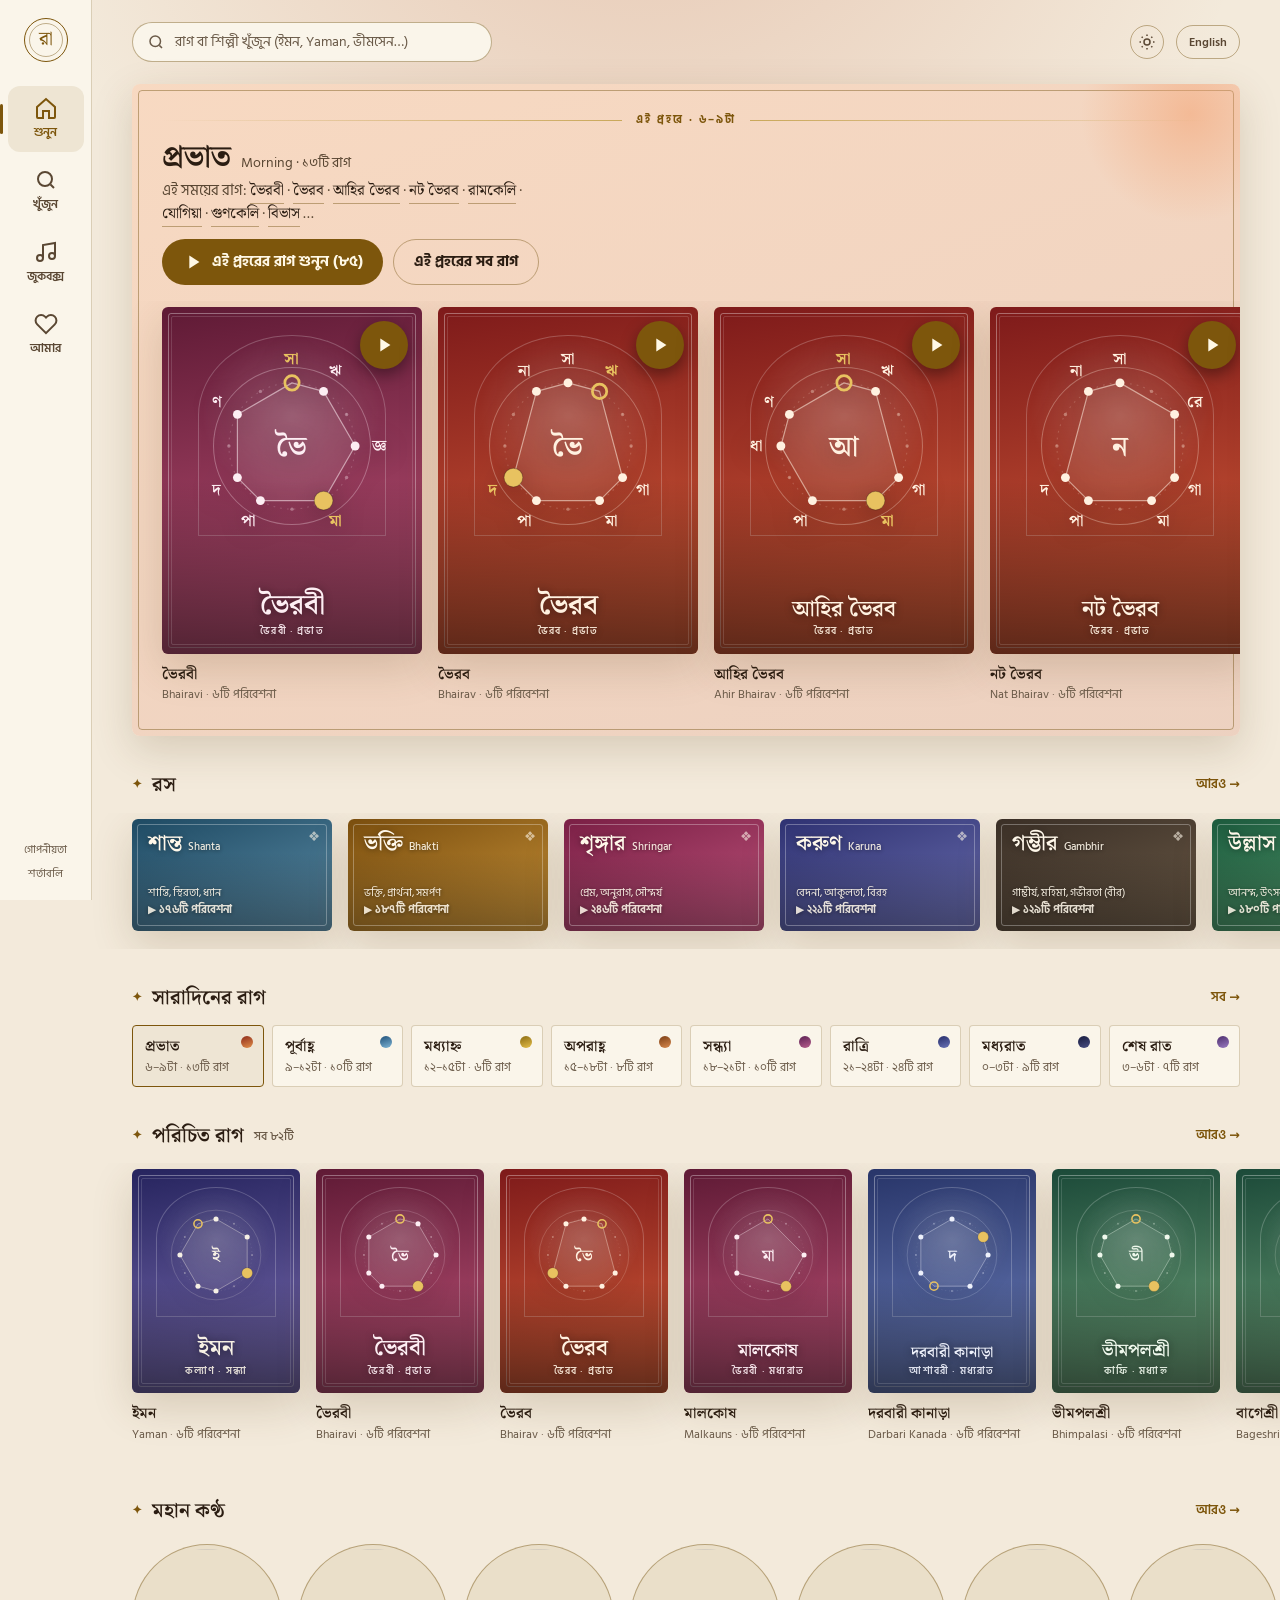
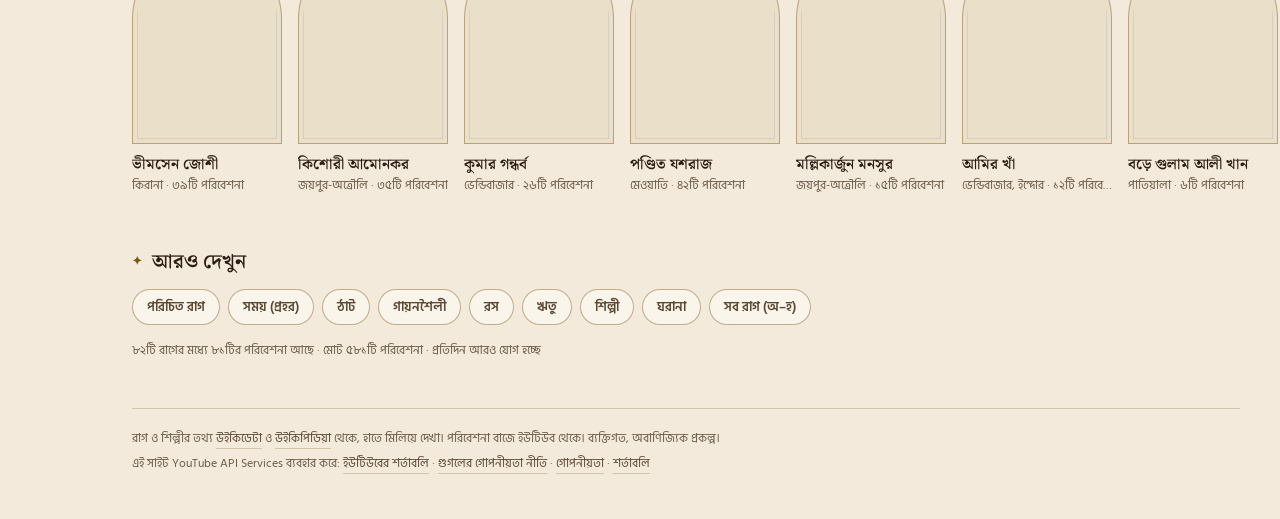
==== docs/index.html @ c75ec2c9 "Redesign: "Chitra" ragamala look with time-of-day home hero - New UI (design C, built with Claude Fa" ====
<!doctype html>
<html lang="bn" data-theme="dark">
<head>
<meta charset="utf-8">
<meta name="viewport" content="width=device-width, initial-scale=1, viewport-fit=cover">
<title>রাগমালা · Raagmala</title>
<meta name="description" content="রাগমালা Raagmala: হিন্দুস্তানি শাস্ত্রীয় কণ্ঠসংগীত, রাগ ও শিল্পী অনুযায়ী — Hindustani classical vocal music by raag and artist: khayal, dhrupad, thumri, with raag facts, the best YouTube performances and a jukebox for the time of day.">
<meta name="color-scheme" content="dark light">
<meta name="theme-color" content="#17121b">
<script>
  // Theme and language before the first paint: remembered choices, otherwise the system scheme and Bengali.
  (function () {
    var h = document.documentElement, th = null, lg = null;
    try { th = localStorage.getItem("raagmala.theme"); lg = localStorage.getItem("raagmala.lang"); } catch (e) { /* storage unavailable */ }
    if (th !== "light" && th !== "dark") th = (window.matchMedia && matchMedia("(prefers-color-scheme: light)").matches) ? "light" : "dark";
    h.dataset.theme = th;
    if (lg === "en" || lg === "bn") h.lang = lg;
  })();
</script>
<link rel="preconnect" href="https://fonts.googleapis.com">
<link rel="preconnect" href="https://fonts.gstatic.com" crossorigin>
<link rel="stylesheet" href="https://fonts.googleapis.com/css2?family=Noto+Serif+Bengali:wght@400;500;600;700&family=Hind+Siliguri:wght@400;500;600;700&display=swap">
<link rel="stylesheet" href="style.css">
</head>
<body data-screen="home">
<div class="app">
  <nav class="rail" aria-label="Main">
    <div class="seal" aria-hidden="true">রা</div>
    <a class="nav" href="#/" data-nav="home"><svg viewBox="0 0 24 24" fill="none" stroke="currentColor" stroke-width="2" aria-hidden="true"><path d="M3 11l9-8 9 8v10a1 1 0 0 1-1 1h-5v-7h-6v7H4a1 1 0 0 1-1-1z"/></svg><span data-i18n="navListen"></span></a>
    <a class="nav" href="#/browse/raags" data-nav="browse"><svg viewBox="0 0 24 24" fill="none" stroke="currentColor" stroke-width="2" aria-hidden="true"><circle cx="11" cy="11" r="7"/><path d="M20 20l-3.5-3.5"/></svg><span data-i18n="navBrowse"></span></a>
    <a class="nav" href="#/jukebox" data-nav="jukebox"><svg viewBox="0 0 24 24" fill="none" stroke="currentColor" stroke-width="2" aria-hidden="true"><path d="M9 18V5l12-2v13"/><circle cx="6" cy="18" r="3"/><circle cx="18" cy="16" r="3"/></svg><span data-i18n="navJukebox"></span></a>
    <a class="nav" href="#/mine" data-nav="mine"><svg viewBox="0 0 24 24" fill="none" stroke="currentColor" stroke-width="2" aria-hidden="true"><path d="M20.8 4.6a5.5 5.5 0 0 0-7.8 0L12 5.6l-1-1a5.5 5.5 0 0 0-7.8 7.8l8.8 8.8 8.8-8.8a5.5 5.5 0 0 0 0-7.8z"/></svg><span data-i18n="navMine"></span></a>
    <div class="foot">
      <a href="privacy.html" data-i18n="privacy"></a>
      <a href="terms.html" data-i18n="terms"></a>
    </div>
  </nav>

  <main>
    <div class="top">
      <a class="brand" href="#/"><span class="seal" aria-hidden="true">রা</span>রাগমালা <small>Raagmala</small></a>
      <a class="searchbar" href="#/browse/raags" data-focus-search><svg viewBox="0 0 24 24" fill="none" stroke="currentColor" stroke-width="2" aria-hidden="true"><circle cx="11" cy="11" r="7"/><path d="M20 20l-3.5-3.5"/></svg><span data-i18n="searchPh"></span></a>
      <div class="spacer"></div>
      <button class="pill icon theme-toggle" type="button" data-i18n-aria="themeToggle">
        <svg class="moon" viewBox="0 0 24 24" fill="none" stroke="currentColor" stroke-width="2" aria-hidden="true"><path d="M21 12.8A9 9 0 1 1 11.2 3a7 7 0 0 0 9.8 9.8z"/></svg>
        <svg class="sun" viewBox="0 0 24 24" fill="none" stroke="currentColor" stroke-width="2" aria-hidden="true"><circle cx="12" cy="12" r="4"/><path d="M12 2v2M12 20v2M4.9 4.9l1.4 1.4M17.7 17.7l1.4 1.4M2 12h2M20 12h2M4.9 19.1l1.4-1.4M17.7 6.3l1.4-1.4"/></svg>
      </button>
      <button class="pill lang-switch" type="button" id="lang-switch"></button>
      <span class="account" id="account" hidden></span>
    </div>

    <div id="view" tabindex="-1">
      <div class="loading"><div class="seal" aria-hidden="true">রা</div><p data-i18n="loading"></p></div>
    </div>

    <!-- The jukebox stays in the page on every route (moved off-screen when not shown) so playback continues. -->
    <section id="jb-screen" class="np offstage" aria-hidden="true" data-i18n-aria="navJukebox">
      <div class="np-main">
        <div class="stage">
          <div class="video jb-player">
            <div id="yt-player"></div>
            <div class="jb-empty" id="jb-empty">
              <div class="ic" aria-hidden="true">❖</div>
              <p id="jb-empty-msg"></p>
              <button class="btn sm" type="button" id="jb-empty-play"></button>
              <button class="btn ghost sm" type="button" id="jb-empty-clear" hidden></button>
            </div>
          </div>
          <div class="side-paint" id="jb-paint"></div>
        </div>
        <div id="jb-now"></div>
        <div class="seek">
          <span id="jb-cur">0:00</span>
          <input type="range" id="jb-seek" min="0" max="1000" value="0" step="1" data-i18n-aria="seekAria" disabled>
          <span id="jb-dur">–:––</span>
        </div>
        <div class="ctls">
          <button id="jb-like" class="side" type="button" disabled aria-pressed="false" data-i18n-aria="likeBtnAria" data-i18n-title="likeTitle">
            <svg class="h-off" viewBox="0 0 24 24" fill="none" stroke="currentColor" stroke-width="2" aria-hidden="true"><path d="M20.8 4.6a5.5 5.5 0 0 0-7.8 0L12 5.6l-1-1a5.5 5.5 0 0 0-7.8 7.8l8.8 8.8 8.8-8.8a5.5 5.5 0 0 0 0-7.8z"/></svg>
          </button>
          <button id="jb-prev" type="button" disabled data-i18n-aria="prevAria"><svg viewBox="0 0 24 24" fill="currentColor" aria-hidden="true"><path d="M6 6h2v12H6zm3.5 6 8.5 6V6z"/></svg></button>
          <button id="jb-play" class="big" type="button" data-playing="false" data-i18n-aria="play">
            <svg class="playi" viewBox="0 0 24 24" fill="currentColor" aria-hidden="true"><path d="M8 5v14l11-7z"/></svg>
            <svg class="pause" viewBox="0 0 24 24" fill="currentColor" aria-hidden="true"><path d="M6 5h4v14H6zM14 5h4v14h-4z"/></svg>
          </button>
          <button id="jb-skip" type="button" disabled data-i18n-aria="nextAria"><svg viewBox="0 0 24 24" fill="currentColor" aria-hidden="true"><path d="M16 6h2v12h-2zM6 18l8.5-6L6 6z"/></svg></button>
          <button id="jb-never" class="side" type="button" disabled data-i18n-aria="never" data-i18n-title="neverTitle"><svg viewBox="0 0 24 24" fill="none" stroke="currentColor" stroke-width="2" aria-hidden="true"><circle cx="12" cy="12" r="9"/><path d="M5.6 5.6l12.8 12.8"/></svg></button>
        </div>
        <div id="jb-notes"></div>
      </div>
      <div class="queue">
        <div class="qh">
          <h2 data-i18n="playlistHead"></h2>
          <span class="cnt" id="jb-count"></span>
          <button class="btn ghost sm fbtn" type="button" id="jb-edit" aria-expanded="false" aria-controls="sheet">
            <svg viewBox="0 0 24 24" fill="none" stroke="currentColor" stroke-width="2" aria-hidden="true"><path d="M3 5h18M6 12h12M10 19h4"/></svg><span data-i18n="filters"></span>
          </button>
        </div>
        <div class="active" id="jb-active"></div>
        <p class="upnext" id="jb-next"></p>
        <div id="jb-queue"></div>
      </div>
    </section>

    <footer class="legal">
      <p data-i18n-html="footer1"></p>
      <p data-i18n-html="footer2"></p>
    </footer>
  </main>
</div>

<div class="mini" id="mini" hidden role="region" data-i18n-aria="nowPlaying">
  <div class="bar top"><i id="mini-bar"></i></div>
  <img class="thumb" id="mini-thumb" src="" alt="">
  <a class="meta" id="mini-title" href="#/jukebox"><b id="mini-main"></b><span id="mini-sub"></span></a>
  <div class="mid">
    <div class="ctl">
      <button class="hide-s" type="button" id="mini-prev" data-i18n-aria="prevAria"><svg viewBox="0 0 24 24" fill="currentColor" aria-hidden="true"><path d="M6 6h2v12H6zm3.5 6 8.5 6V6z"/></svg></button>
      <button class="big" type="button" id="mini-play" data-playing="false" data-i18n-aria="miniPlay">
        <svg class="playi" viewBox="0 0 24 24" fill="currentColor" aria-hidden="true"><path d="M8 5v14l11-7z"/></svg>
        <svg class="pause" viewBox="0 0 24 24" fill="currentColor" aria-hidden="true" hidden><path d="M6 5h4v14H6zM14 5h4v14h-4z"/></svg>
      </button>
      <button type="button" id="mini-skip" data-i18n-aria="nextAria"><svg viewBox="0 0 24 24" fill="currentColor" aria-hidden="true"><path d="M16 6h2v12h-2zM6 18l8.5-6L6 6z"/></svg></button>
    </div>
    <div class="prog hide-s"><span id="mini-cur">0:00</span><div class="bar"><i id="mini-prog"></i></div><span id="mini-dur">–:––</span></div>
  </div>
  <button class="hide-s likeb" type="button" id="mini-like" aria-pressed="false" data-i18n-aria="miniLike"><svg viewBox="0 0 24 24" fill="none" stroke="currentColor" stroke-width="2" aria-hidden="true"><path d="M20.8 4.6a5.5 5.5 0 0 0-7.8 0L12 5.6l-1-1a5.5 5.5 0 0 0-7.8 7.8l8.8 8.8 8.8-8.8a5.5 5.5 0 0 0 0-7.8z"/></svg></button>
</div>

<nav class="tabs" aria-label="Main">
  <a href="#/" data-nav="home"><svg viewBox="0 0 24 24" fill="none" stroke="currentColor" stroke-width="2" aria-hidden="true"><path d="M3 11l9-8 9 8v10a1 1 0 0 1-1 1h-5v-7h-6v7H4a1 1 0 0 1-1-1z"/></svg><span data-i18n="navListen"></span></a>
  <a href="#/browse/raags" data-nav="browse"><svg viewBox="0 0 24 24" fill="none" stroke="currentColor" stroke-width="2" aria-hidden="true"><circle cx="11" cy="11" r="7"/><path d="M20 20l-3.5-3.5"/></svg><span data-i18n="navBrowse"></span></a>
  <a href="#/jukebox" data-nav="jukebox"><svg viewBox="0 0 24 24" fill="none" stroke="currentColor" stroke-width="2" aria-hidden="true"><path d="M9 18V5l12-2v13"/><circle cx="6" cy="18" r="3"/><circle cx="18" cy="16" r="3"/></svg><span data-i18n="navJukebox"></span></a>
  <a href="#/mine" data-nav="mine"><svg viewBox="0 0 24 24" fill="none" stroke="currentColor" stroke-width="2" aria-hidden="true"><path d="M20.8 4.6a5.5 5.5 0 0 0-7.8 0L12 5.6l-1-1a5.5 5.5 0 0 0-7.8 7.8l8.8 8.8 8.8-8.8a5.5 5.5 0 0 0 0-7.8z"/></svg><span data-i18n="navMine"></span></a>
</nav>

<div class="sheet-bg" id="sheet-bg"></div>
<div class="sheet" id="sheet" role="dialog" aria-modal="true" aria-labelledby="sheet-title" aria-hidden="true">
  <div class="handle" aria-hidden="true"></div>
  <h3><span id="sheet-title" data-i18n="filters"></span><span class="cnt" id="sheet-count"></span><button type="button" id="sheet-close" data-i18n="done"></button></h3>
  <div id="jb-filters"></div>
  <div class="foot"><button class="btn ghost sm" type="button" id="sheet-clear" data-i18n="clearAll"></button><button class="btn sm" type="button" id="sheet-done" data-i18n="done"></button></div>
</div>
<div class="toast" id="toast" role="status" aria-live="polite"></div>

<dialog class="dlg" id="resume" aria-labelledby="resume-title">
  <h2 id="resume-title"></h2>
  <p id="resume-text"></p>
  <div class="dlg-btns"><button class="btn sm" type="button" id="resume-yes"></button><button class="btn ghost sm" type="button" id="resume-no"></button></div>
</dialog>
<dialog class="dlg" id="ask" aria-labelledby="ask-title">
  <h2 id="ask-title"></h2>
  <p id="ask-text"></p>
  <div class="dlg-btns"><button class="btn sm" type="button" id="ask-yes"></button><button class="btn ghost sm" type="button" id="ask-no"></button></div>
</dialog>

<script src="app.js"></script>
<script type="module" src="sync.js"></script>
</body>
</html>
---- docs/style.css ----
/* রাগমালা Raagmala — concept C · চিত্র Chitra: ragamala miniatures, lacquer and gold by default,
   parchment in the light theme. The home hero takes its tint from the current prahar (concept B). */
:root{
  --bg:#17121b; --bg2:#1f1824; --bg3:#2a2131; --bg4:#362b3e;
  --fg:#f3e9d6; --fg2:#cdbfa8; --fg3:#a79b85;
  --gold:#d9b254; --gold-ink:#2a1d05; --gold-dim:#8f7330; --verm:#e0634a;
  --line:rgba(217,178,84,.22); --line2:rgba(217,178,84,.4);
  --shadow:0 14px 40px rgba(0,0,0,.45);
  --sky1:#5a1f52; --sky2:#242b68; --sky-mix1:38%; --sky-mix2:26%;
  --serif:"Noto Serif Bengali","Tiro Bangla",Georgia,serif;
  --sans:"Hind Siliguri",system-ui,sans-serif;
  --mini:72px; --tabs:60px; --rail:92px;
  --ease:cubic-bezier(.2,.7,.2,1);
  color-scheme:dark;
}
html[data-theme=light]{
  --bg:#f3eadb; --bg2:#faf5ea; --bg3:#eadfc9; --bg4:#dfd2b8;
  --fg:#2b1d12; --fg2:#5a4733; --fg3:#6a5a48;
  --gold:#7d560c; --gold-ink:#fff8e6; --gold-dim:#c9a85a; --verm:#a8321a;
  --line:rgba(120,88,24,.25); --line2:rgba(120,88,24,.45);
  --shadow:0 14px 40px rgba(90,60,20,.18);
  --sky-mix1:34%; --sky-mix2:20%;
  color-scheme:light;
}
*{box-sizing:border-box}
[hidden]{display:none!important}
html,body{margin:0;background:var(--bg);color:var(--fg);font-family:var(--sans);font-size:15px;line-height:1.5;-webkit-text-size-adjust:100%}
body{overflow-x:hidden;min-height:100dvh;background-image:radial-gradient(60% 40% at 50% -10%,color-mix(in srgb,var(--gold) 12%,transparent),transparent 70%);transition:background-image .6s}
body[data-screen=home]{background-image:radial-gradient(70% 42% at 50% -10%,color-mix(in srgb,var(--sky2) 22%,transparent),transparent 70%)}
button{font:inherit;color:inherit;background:none;border:0;padding:0;cursor:pointer}
button:disabled{cursor:default}
a{color:inherit;text-decoration:none}
:focus-visible{outline:2px solid var(--gold);outline-offset:3px;border-radius:4px}
img{display:block;max-width:100%}
u{text-decoration-thickness:1.5px;text-underline-offset:3px}
h1,h2,h3{margin:0;font-family:var(--serif);font-weight:600;letter-spacing:0;text-wrap:balance}
p{margin:0}
.vh{position:absolute;width:1px;height:1px;overflow:hidden;clip:rect(0 0 0 0)}
.hint{color:var(--fg3);font-size:.85rem}
.textlink{color:var(--gold);font-weight:600;border-bottom:1px solid var(--line2)}
.textlink:hover{border-color:var(--gold)}
@media (prefers-reduced-motion:reduce){*,*::before,*::after{transition:none!important;animation:none!important;scroll-behavior:auto!important}}

/* ---- shell: phone = top bar + bottom tabs; desktop = left icon rail ---- */
.app{min-height:100dvh}
main{padding:0 16px calc(var(--tabs) + 28px + env(safe-area-inset-bottom));min-width:0;max-width:1240px}
body.has-mini main{padding-bottom:calc(var(--mini) + var(--tabs) + 28px + env(safe-area-inset-bottom))}
body[data-screen=jukebox] main{padding-bottom:calc(var(--tabs) + 24px + env(safe-area-inset-bottom))}
#view{animation:rise .35s var(--ease)}
@keyframes rise{from{opacity:0;transform:translateY(8px)}to{opacity:1;transform:none}}
.top{display:flex;align-items:center;gap:8px;padding:14px 0 8px}
.brand{font-family:var(--serif);font-size:1.4rem;font-weight:600;display:flex;align-items:center;gap:10px;line-height:1;min-width:0}
.brand .seal{width:30px;height:30px;border-radius:50%;border:1px solid var(--gold);display:grid;place-items:center;color:var(--gold);font-size:.9rem;position:relative;flex:0 0 auto}
.brand .seal::after{content:"";position:absolute;inset:3px;border-radius:50%;border:1px solid var(--line2)}
.brand small{font-family:var(--sans);font-size:.66rem;letter-spacing:.16em;text-transform:uppercase;color:var(--fg3);font-weight:600}
.spacer{flex:1}
.pill{display:inline-flex;align-items:center;gap:6px;height:34px;padding:0 12px;border-radius:999px;border:1px solid var(--line2);color:var(--fg2);font-weight:600;font-size:.82rem;transition:color .2s,border-color .2s;white-space:nowrap}
.pill:hover{color:var(--gold);border-color:var(--gold)}
.pill.icon{width:34px;padding:0;justify-content:center}
.pill svg{width:18px;height:18px}
.pill .sun{display:none}
html[data-theme=light] .pill .sun{display:block}
html[data-theme=light] .pill .moon{display:none}
.rail{display:none}
.searchbar{display:none}
@media (min-width:900px){
  .app{display:grid;grid-template-columns:var(--rail) 1fr}
  .rail{display:flex;flex-direction:column;align-items:center;gap:6px;padding:18px 8px;position:sticky;top:0;height:100dvh;border-right:1px solid var(--line);background:var(--bg2)}
  .rail .seal{width:44px;height:44px;border-radius:50%;border:1px solid var(--gold);display:grid;place-items:center;color:var(--gold);font-family:var(--serif);font-size:1.3rem;margin-bottom:18px;position:relative}
  .rail .seal::after{content:"";position:absolute;inset:4px;border-radius:50%;border:1px solid var(--line2)}
  .rail a.nav{width:76px;height:66px;border-radius:12px;display:flex;flex-direction:column;align-items:center;justify-content:center;gap:4px;color:var(--fg2);font-size:.8rem;font-weight:600;position:relative;transition:all .2s;text-align:center}
  .rail a.nav svg{width:24px;height:24px}
  .rail a.nav:hover{color:var(--fg)}
  .rail a.nav[aria-current=page]{color:var(--gold);background:color-mix(in srgb,var(--gold) 10%,transparent)}
  .rail a.nav[aria-current=page]::before{content:"";position:absolute;left:-8px;top:18px;bottom:18px;width:3px;border-radius:2px;background:var(--gold)}
  .rail .foot{margin-top:auto;display:flex;flex-direction:column;gap:8px;align-items:center;font-size:.72rem;color:var(--fg3);text-align:center}
  .rail .foot a{color:var(--fg3);display:block}
  .rail .foot a:hover{color:var(--gold)}
  main{padding:0 40px 40px}
  body.has-mini main{padding-bottom:calc(80px + 40px)}
  body[data-screen=jukebox] main{padding-bottom:40px}
  .top{padding:22px 0 10px;gap:12px}
  .top .brand{display:none}
  .searchbar{display:flex;align-items:center;gap:10px;height:40px;width:min(360px,40vw);padding:0 14px;border-radius:999px;border:1px solid var(--line2);color:var(--fg3);font-size:.9rem;background:var(--bg2)}
  .searchbar:hover{border-color:var(--gold);color:var(--fg2)}
  body[data-screen=browse] .searchbar{display:none}
  .searchbar svg{width:18px;height:18px;flex:0 0 auto}
  .tabs{display:none!important}
}

/* bottom tabs */
.tabs{position:fixed;left:0;right:0;bottom:0;height:calc(var(--tabs) + env(safe-area-inset-bottom));padding-bottom:env(safe-area-inset-bottom);display:flex;background:var(--bg2);border-top:1px solid var(--line);z-index:30}
.tabs a{flex:1;display:flex;flex-direction:column;align-items:center;justify-content:center;gap:3px;color:var(--fg2);font-size:.78rem;font-weight:600;transition:color .2s}
.tabs a svg{width:24px;height:24px}
.tabs a[aria-current=page]{color:var(--gold)}

/* ---- mini player ---- */
.mini{position:fixed;left:0;right:0;bottom:calc(var(--tabs) + env(safe-area-inset-bottom));height:var(--mini);display:flex;align-items:center;gap:10px;padding:0 10px 0 12px;background:var(--bg3);border-top:1px solid var(--line2);z-index:31}
.mini .thumb{width:50px;height:50px;object-fit:cover;background:var(--bg4);flex:0 0 auto;border:1px solid var(--line2);padding:2px}
.mini .meta{flex:1;min-width:0;display:block;text-align:left}
.mini .meta b{display:block;white-space:nowrap;overflow:hidden;text-overflow:ellipsis;font-family:var(--serif);font-size:1.02rem;line-height:1.25}
.mini .meta span{display:block;color:var(--fg2);font-size:.78rem;white-space:nowrap;overflow:hidden;text-overflow:ellipsis}
.mini .ctl{display:flex;gap:0;align-items:center}
.mini .ctl button{width:42px;height:42px;border-radius:50%;display:grid;place-items:center;transition:background .2s}
.mini .ctl button:hover:not(:disabled){background:var(--bg4)}
.mini .ctl svg{width:24px;height:24px}
.mini .ctl .big{background:var(--gold);color:var(--gold-ink)}
.mini .bar{height:2px;background:var(--line)}
.mini .bar i{display:block;height:100%;width:0;background:var(--gold);transition:width .5s linear}
.mini .bar.top{position:absolute;left:0;right:0;top:-1px}
.mini .mid{display:flex;flex-direction:column;align-items:center}
.mini .prog{display:none}
.mini .hide-s{display:none}
.mini .likeb{width:42px;height:42px;border-radius:50%;display:grid;place-items:center;color:var(--fg2)}
.mini .likeb svg{width:22px;height:22px}
.mini .likeb[aria-pressed=true]{color:var(--verm)}
@media (min-width:900px){
  .mini{left:var(--rail);bottom:0;height:80px;padding:0 32px;gap:22px;background:color-mix(in srgb,var(--bg2) 92%,transparent);backdrop-filter:blur(14px)}
  .mini .thumb{width:56px;height:56px}
  .mini .meta{flex:0 0 280px}
  .mini .mid{flex:1;gap:3px}
  .mini .ctl{justify-content:center;gap:12px}
  .mini .hide-s{display:flex}
  .mini .ctl .big{width:48px;height:48px}
  .mini .bar.top{display:none}
  .mini .prog{display:flex;align-items:center;gap:8px;width:min(100%,520px);font-size:.72rem;color:var(--fg3);font-variant-numeric:tabular-nums}
  .mini .prog .bar{flex:1;height:3px}
}

/* ---- ornament, sections, rows ---- */
.orn{display:flex;align-items:center;gap:14px;color:var(--gold);font-size:.74rem;font-weight:700;letter-spacing:.18em;text-transform:uppercase}
.orn::before,.orn::after{content:"";flex:1;height:1px;background:linear-gradient(90deg,transparent,var(--gold-dim))}
.orn::after{background:linear-gradient(90deg,var(--gold-dim),transparent)}
.sec{margin-top:34px}
.sec-h{display:flex;align-items:baseline;gap:12px;margin-bottom:12px;flex-wrap:wrap}
.sec-h h2{font-size:1.35rem;display:flex;align-items:center;gap:10px;min-width:0}
.sec-h h2::before{content:"✦";color:var(--gold);font-size:.8rem}
.sec-h h2 small{font-family:var(--sans);color:var(--fg3);font-size:.82rem;font-weight:500}
.sec-h .more{margin-left:auto;color:var(--gold);font-weight:600;font-size:.85rem;white-space:nowrap}
.sec-h .more:hover{text-decoration:underline}
.sec-h .hint{flex-basis:100%}
.row{display:flex;gap:16px;overflow-x:auto;margin:0 -16px;padding:6px 16px 18px;scroll-snap-type:x proximity;scroll-padding-inline:16px;scrollbar-width:none;-webkit-overflow-scrolling:touch}
.row::-webkit-scrollbar{display:none}
.row>*{scroll-snap-align:start;flex:0 0 auto}
@media (min-width:900px){.row{margin:0 -40px;padding:6px 40px 18px;scroll-padding-inline:40px}}

/* ---- the painting: a framed portrait card with a swara mandala ---- */
.paint{position:relative;aspect-ratio:3/4;border-radius:6px;overflow:hidden;background:linear-gradient(170deg,var(--p1),var(--p2));color:var(--pink);box-shadow:var(--shadow);padding:10px;display:flex;flex-direction:column}
.paint::before{content:"";position:absolute;inset:6px;border:1px solid rgba(255,255,255,.35);border-radius:3px;pointer-events:none}
.paint::after{content:"";position:absolute;inset:9px;border:1px solid rgba(255,255,255,.14);border-radius:2px;pointer-events:none}
.paint .scrim{position:absolute;left:0;right:0;bottom:0;height:50%;background:linear-gradient(180deg,transparent,rgba(0,0,0,.55))}
.paint .arch{position:absolute;left:14%;right:14%;top:8%;bottom:34%;border:1px solid rgba(255,255,255,.22);border-radius:50% 50% 0 0/40% 40% 0 0;background:radial-gradient(70% 60% at 50% 40%,rgba(255,255,255,.18),transparent 70%)}
.paint svg.mand{position:absolute;left:50%;top:38%;width:58%;transform:translate(-50%,-50%);filter:drop-shadow(0 4px 12px rgba(0,0,0,.35))}
.paint svg.mand.lab{width:84%;top:40%}
.paint .nm{position:relative;margin-top:auto;font-family:var(--serif);font-weight:600;font-size:1.5rem;line-height:1.15;text-align:center;text-shadow:0 1px 8px rgba(0,0,0,.45);padding:0 6px 6px;overflow-wrap:anywhere}
.paint .nm.l{font-size:1.2rem}.paint .nm.xl{font-size:1rem}
.paint .nm small{display:block;font-family:var(--sans);font-size:.66rem;font-weight:600;letter-spacing:.12em;text-transform:uppercase;opacity:.9;margin-top:4px}
.paint .rib{position:absolute;left:0;top:14px;background:var(--gold);color:var(--gold-ink);font-size:.66rem;font-weight:700;letter-spacing:.1em;text-transform:uppercase;padding:3px 10px 3px 12px;border-radius:0 3px 3px 0;z-index:2}
.paint.plain{background:linear-gradient(170deg,var(--bg3),var(--bg4));color:var(--fg);box-shadow:none;border:1px solid var(--line)}
.paint.plain .nm{text-shadow:none}
.paint.plain .glyph{position:absolute;left:50%;top:38%;transform:translate(-50%,-50%);font-family:var(--serif);font-size:2.6rem;color:var(--gold);opacity:.7}
.card{width:168px;text-align:left;position:relative;border-radius:8px}
.card>a{display:block;border-radius:8px}
.card b{display:block;margin-top:10px;font-family:var(--serif);font-weight:600;font-size:1rem;white-space:nowrap;overflow:hidden;text-overflow:ellipsis}
.card span.sub{display:block;color:var(--fg3);font-size:.8rem;white-space:nowrap;overflow:hidden;text-overflow:ellipsis}
.card .play{position:absolute;right:12px;top:calc(100% - 118px);width:42px;height:42px;border-radius:50%;background:var(--gold);color:var(--gold-ink);display:grid;place-items:center;opacity:0;transform:translateY(6px);transition:opacity .2s,transform .2s;box-shadow:0 6px 16px rgba(0,0,0,.4)}
.card:hover .play,.card:focus-within .play,.card .play:focus-visible{opacity:1;transform:none}
@media (hover:none){.card .play{opacity:1;transform:none}}
.card .play svg{width:22px;height:22px}
.card .play:disabled{display:none}
.card.big{width:min(70vw,250px)}
.card.big .paint .nm{font-size:1.9rem}.card.big .paint .nm.l{font-size:1.5rem}.card.big .paint .nm.xl{font-size:1.2rem}
.card.big .play{top:14px;right:14px;width:48px;height:48px;opacity:1;transform:none}
@media (min-width:900px){.card.big{width:260px}}
/* artist portrait: arched frame */
.card.who{width:150px}
.card.who .pt{aspect-ratio:3/4;border-radius:999px 999px 8px 8px;overflow:hidden;background:var(--bg3);border:1px solid var(--line2);padding:4px;position:relative}
.card.who .pt img{width:100%;height:100%;object-fit:cover;border-radius:999px 999px 5px 5px;filter:sepia(.25) contrast(1.05)}
.card.who .pt .init{position:absolute;inset:4px;display:grid;place-items:center;font-family:var(--serif);font-size:2.6rem;color:var(--gold);border-radius:999px 999px 5px 5px;background:linear-gradient(170deg,var(--bg3),var(--bg4))}
/* performance: framed thumbnail */
.card.wide{width:236px}
.card.wide>button{display:block;width:100%;text-align:left;border-radius:8px}
.card.wide .fr{display:block;aspect-ratio:16/9;border:1px solid var(--line2);padding:4px;background:var(--bg2);position:relative}
.card.wide .fr img{width:100%;height:100%;object-fit:cover}
.card.wide .fr .pv{position:absolute;inset:4px;display:grid;place-items:center;color:#fff;background:rgba(0,0,0,.18);opacity:0;transition:opacity .2s}
.card.wide .fr .pv i{width:44px;height:44px;border-radius:50%;background:var(--gold);color:var(--gold-ink);display:grid;place-items:center}
.card.wide .fr .pv svg{width:22px;height:22px}
.card.wide:hover .fr .pv,.card.wide:focus-within .fr .pv{opacity:1}
.card.wide b{font-family:var(--sans);font-size:.95rem}
/* mood bands and tiles */
.mood{width:200px;height:112px;border-radius:6px;padding:14px 16px;text-align:left;display:flex;flex-direction:column;justify-content:space-between;background:linear-gradient(180deg,transparent 30%,rgba(0,0,0,.38)),linear-gradient(160deg,var(--m1),var(--m2));color:#fff8ea;position:relative;overflow:hidden;box-shadow:var(--shadow);transition:transform .2s}
.mood::before{content:"";position:absolute;inset:5px;border:1px solid rgba(255,255,255,.3);border-radius:3px}
.mood::after{content:"❖";position:absolute;right:12px;top:8px;opacity:.6;font-size:.9rem}
.mood:hover:not(:disabled){transform:translateY(-2px)}
.mood:disabled{opacity:.55}
.mood b{font-family:var(--serif);font-weight:600;font-size:1.45rem;line-height:1;text-shadow:0 1px 6px rgba(0,0,0,.4)}
.mood small{font-size:.74rem;opacity:.95;line-height:1.3;text-shadow:0 1px 4px rgba(0,0,0,.5)}
.mood .n{font-size:.72rem;font-weight:700;opacity:.9;display:block;margin-top:2px}
.tile-grid{display:grid;grid-template-columns:repeat(2,1fr);gap:10px}
.tile{min-height:92px;padding:12px 14px;text-align:left;display:flex;flex-direction:column;justify-content:flex-end;position:relative;overflow:hidden;color:#fff8ea;background:linear-gradient(180deg,transparent 20%,rgba(0,0,0,.42)),linear-gradient(160deg,var(--t1),var(--t2));font-family:var(--serif);font-size:1.12rem;font-weight:600;transition:transform .2s;border-radius:4px;text-shadow:0 1px 6px rgba(0,0,0,.45);box-shadow:var(--shadow)}
.tile::before{content:"";position:absolute;inset:5px;border:1px solid rgba(255,255,255,.3)}
.tile:hover{transform:translateY(-2px)}
.tile small{display:block;font-family:var(--sans);font-size:.74rem;opacity:.95;font-weight:500}
.tile.cur::after{content:"✦";position:absolute;right:12px;top:9px;color:var(--gold);font-size:.9rem}
.tile.neutral{--t1:var(--bg3);--t2:var(--bg4);color:var(--fg);text-shadow:none;background:linear-gradient(160deg,var(--t1),var(--t2));box-shadow:none;border:1px solid var(--line)}
.tile.neutral::before{border-color:var(--line)}
@media (min-width:600px){.tile-grid{grid-template-columns:repeat(3,1fr)}}
@media (min-width:900px){.tile-grid{grid-template-columns:repeat(4,1fr)}}
.grid{display:grid;grid-template-columns:repeat(auto-fill,minmax(150px,1fr));gap:16px}
.grid .card{width:auto}
.grid .card.who{width:auto}
.grid .card .play{right:10px}

/* ---- hero (home): C's frame, tinted by the prahar (B) ---- */
.hero{margin-top:12px;position:relative;overflow:hidden;border-radius:8px;padding:22px 18px 20px;color:var(--fg);box-shadow:var(--shadow);
  background:linear-gradient(160deg,color-mix(in srgb,var(--sky1) var(--sky-mix1),var(--bg2)),color-mix(in srgb,var(--sky2) var(--sky-mix2),var(--bg2)));transition:background .6s}
.hero::before{content:"";position:absolute;inset:6px;border:1px solid var(--line2);border-radius:4px;pointer-events:none}
.hero .orb{position:absolute;width:220px;height:220px;border-radius:50%;right:-60px;top:-80px;background:radial-gradient(circle,color-mix(in srgb,var(--sky1) 55%,transparent),transparent 70%);pointer-events:none}
.hero .orn{position:relative}
.hero .kick{display:flex;align-items:baseline;gap:10px;flex-wrap:wrap;margin:14px 0 6px;position:relative}
.hero .kick b{font-family:var(--serif);font-size:2.1rem;font-weight:600;line-height:1}
.hero .kick span{color:var(--fg2);font-size:.9rem}
.hero p{color:var(--fg2);margin:0 0 14px;max-width:48ch;position:relative}
.hero p a{font-family:var(--serif);color:var(--fg);border-bottom:1px solid var(--line2)}
.hero .acts{position:relative}
.hero .row{margin-top:16px;padding-bottom:8px}
@media (min-width:900px){.hero{padding:28px 30px 24px}}
.btn{display:inline-flex;align-items:center;justify-content:center;gap:8px;height:46px;padding:0 20px;border-radius:999px;font-weight:700;background:var(--gold);color:var(--gold-ink);transition:transform .15s,box-shadow .2s;text-align:center;line-height:1.2}
.btn:hover:not(:disabled){transform:translateY(-1px);box-shadow:0 8px 24px color-mix(in srgb,var(--gold) 40%,transparent)}
.btn:disabled{opacity:.5}
.btn.ghost{background:transparent;color:var(--fg);border:1px solid var(--line2)}
.btn.ghost:hover:not(:disabled){border-color:var(--gold);box-shadow:none}
.btn.danger{background:transparent;color:var(--verm);border:1px solid var(--verm)}
.btn.sm{height:38px;padding:0 14px;font-size:.88rem}
.btn.xs{height:32px;padding:0 12px;font-size:.82rem;font-weight:600}
.btn svg{width:22px;height:22px;flex:0 0 auto}
.btn.sm svg,.btn.xs svg{width:18px;height:18px}
.acts{display:flex;gap:10px;align-items:center;flex-wrap:wrap}

/* chips */
.chips{display:flex;gap:8px;overflow-x:auto;margin:0 -16px;padding:4px 16px 8px;scrollbar-width:none}
.chips::-webkit-scrollbar{display:none}
.chips.wrap{flex-wrap:wrap;overflow:visible;margin:0;padding:0}
.chip{flex:0 0 auto;min-height:36px;padding:6px 14px;border-radius:999px;border:1px solid var(--line2);font-weight:600;font-size:.85rem;color:var(--fg2);display:inline-flex;align-items:center;gap:6px;transition:all .15s;background:var(--bg2);line-height:1.2;text-align:left}
.chip:hover{color:var(--gold);border-color:var(--gold)}
.chip.on,.chip[aria-current=page]{background:var(--gold);color:var(--gold-ink);border-color:transparent}
.chip .n{opacity:.7;font-size:.75rem;font-variant-numeric:tabular-nums}
.chip.sm{min-height:30px;padding:3px 11px;font-size:.78rem}
.chip:disabled{opacity:.45}
@media (min-width:900px){.chips{margin:0 -40px;padding:4px 40px 8px}.chips.wrap{margin:0;padding:0}}

/* ---- browse ---- */
.search{margin:12px 0 10px;display:flex;align-items:center;gap:10px;height:50px;padding:0 16px;border:1px solid var(--line2);background:var(--bg2);border-radius:6px}
.search:focus-within{border-color:var(--gold)}
.search input{flex:1;background:none;border:0;color:var(--fg);font:inherit;font-size:1rem;outline:none;min-width:0}
.search input::placeholder{color:var(--fg3)}
.search svg{width:22px;height:22px;color:var(--fg3);flex:0 0 auto}
.search.sm{height:42px}
.pagehead{margin:14px 0 6px}
.pagehead h1{font-size:2.1rem;line-height:1.15}
.pagehead p{color:var(--fg2);margin:4px 0 0}
.pagehead .acts{margin-top:12px}
.back{display:inline-flex;align-items:center;gap:6px;color:var(--fg2);font-weight:600;margin:12px 0 10px}
.back svg{width:20px;height:20px}
.back:hover{color:var(--gold)}
.more-row{margin:14px 0 4px}
/* compact rows (A–Z and names-only raags) */
.rows{display:flex;flex-direction:column;gap:2px}
.rowi{display:grid;grid-template-columns:1fr auto;gap:2px 12px;align-items:center;padding:9px 10px;border-radius:6px;transition:background .15s}
.rowi:hover{background:var(--bg2)}
.rowi b{font-family:var(--serif);font-weight:600;font-size:1.02rem}
.rowi .sub{grid-column:1;color:var(--fg3);font-size:.8rem}
.rowi .meta{grid-row:1/span 2;grid-column:2;text-align:right;color:var(--fg3);font-size:.78rem;white-space:nowrap}
.rowi .meta.rec{color:var(--gold);font-weight:600}
.rowi.dim b{color:var(--fg2)}

/* ---- detail pages ---- */
.dhead{display:grid;grid-template-columns:150px 1fr;gap:20px;align-items:end}
.dhead .kick{color:var(--gold);font-size:.74rem;font-weight:700;text-transform:uppercase;letter-spacing:.16em}
.dhead h1{font-size:clamp(2rem,8vw,3.4rem);line-height:1.1;margin-top:6px;overflow-wrap:anywhere}
.dhead .alt{color:var(--fg2);font-size:1.05rem;margin-top:4px;font-family:var(--serif)}
.dhead .alt .hi{margin-left:8px;color:var(--fg3)}
.dhead .alt .al{display:block;font-family:var(--sans);font-size:.85rem;color:var(--fg3);margin-top:2px}
.dhead .who{width:auto}
@media (max-width:599px){.dhead.raagh{grid-template-columns:1fr;justify-items:center;text-align:center}.dhead.raagh .paint{width:min(100%,250px)}.dhead.raagh .alt .hi{margin-left:6px}}
@media (min-width:900px){.dhead{grid-template-columns:240px 1fr;gap:36px}.dhead.raagh{grid-template-columns:280px 1fr}}
.dacts{display:flex;gap:10px 14px;align-items:center;margin:20px 0 6px;flex-wrap:wrap}
.dacts .hint{font-size:.9rem}
.cat{margin:22px 0 0;display:grid;grid-template-columns:1fr 1fr;gap:1px;background:var(--line);border:1px solid var(--line)}
.cat>div{background:var(--bg2);padding:14px;min-width:0}
.cat dt{font-size:.7rem;color:var(--gold);font-weight:700;text-transform:uppercase;letter-spacing:.14em}
.cat dd{margin:4px 0 0;font-weight:500;font-size:1.05rem}
.cat dd small{display:block;color:var(--fg3);font-weight:500;font-size:.82rem}
.cat dd a{border-bottom:1px solid var(--line2)}
.cat dd a:hover{color:var(--gold);border-color:var(--gold)}
.cat .span{grid-column:1/-1}
@media (min-width:900px){.cat{grid-template-columns:repeat(4,1fr)}.cat .span{grid-column:span 2}}
.notation{font-family:var(--serif);font-size:1.3rem;letter-spacing:.04em;line-height:1.8}
.notation.en{font-family:var(--sans);font-size:1rem;color:var(--fg2);letter-spacing:.1em}
.ng{display:flex;gap:clamp(5px,1.8vw,12px);overflow-x:auto;scrollbar-width:none;padding:4px 0 2px;line-height:1.3}
.ng::-webkit-scrollbar{display:none}
.nc{display:flex;flex-direction:column;align-items:center;flex:0 0 auto;min-width:1.3em}
.nb{font-family:var(--serif);font-size:clamp(1.05rem,4.4vw,1.35rem);font-weight:500;padding:3px 0}
.ne{font-family:var(--sans);font-size:clamp(.82rem,3.1vw,.95rem);color:var(--fg2);letter-spacing:.02em;padding:3px 0}
.ng .sw{margin:0}
.sw{position:relative;display:inline-block;margin-right:.35em}
.sw.up::before,.sw.lo::after{content:"";position:absolute;left:50%;width:4px;height:4px;margin-left:-2px;border-radius:50%;background:currentColor}
.sw.up::before{top:-2px}.sw.lo::after{bottom:-2px}
.tags{display:flex;gap:8px;flex-wrap:wrap}
.formh{display:flex;align-items:center;gap:12px;margin:28px 0 10px;font-family:var(--serif);font-size:1.2rem;font-weight:600}
.formh small{font-family:var(--sans);color:var(--fg3);font-size:.8rem;font-weight:600}
.formh::after{content:"";flex:1;height:1px;background:linear-gradient(90deg,var(--gold-dim),transparent)}
.src{color:var(--fg3);font-size:.82rem;margin:12px 0 0;line-height:1.55}
.src a{color:var(--gold);border-bottom:1px solid var(--line2)}
.novideo{margin:12px 0;padding:18px;border:1px solid var(--line);color:var(--fg2);background:var(--bg2);font-size:.95rem}

/* performance rows (raag, artist, mine) and the playlist */
.list{display:flex;flex-direction:column;gap:2px}
.perf{display:grid;grid-template-columns:116px 1fr auto;gap:12px;align-items:center;padding:8px;border-radius:6px;transition:background .15s}
.perf:hover{background:var(--bg2)}
.perf.on{background:var(--bg2);box-shadow:inset 0 0 0 1px var(--line2)}
.perf .pthumb{position:relative;width:116px;aspect-ratio:16/9;padding:0;border:1px solid var(--line);background:var(--bg4);overflow:hidden;border-radius:2px}
.perf .pthumb img{width:100%;height:100%;object-fit:cover;padding:2px}
.perf .pthumb .pv{position:absolute;inset:0;display:grid;place-items:center;color:#fff;background:rgba(0,0,0,.2);transition:background .2s}
.perf .pthumb .pv i{width:36px;height:36px;border-radius:50%;background:rgba(0,0,0,.6);display:grid;place-items:center;box-shadow:0 2px 8px rgba(0,0,0,.4)}
.perf .pthumb .pv svg{width:20px;height:20px}
.perf .pthumb:hover .pv i,.perf .pthumb:focus-visible .pv i{background:var(--gold);color:var(--gold-ink)}
.perf .pmeta{min-width:0;display:grid;gap:1px}
.perf .pmeta b{font-size:.95rem;font-weight:600;white-space:nowrap;overflow:hidden;text-overflow:ellipsis}
.perf .pmeta b a{border-bottom:1px solid transparent}
.perf .pmeta b a:hover{color:var(--gold);border-color:var(--gold)}
.perf .pmeta span{display:block;color:var(--fg2);font-size:.84rem;white-space:nowrap;overflow:hidden;text-overflow:ellipsis}
.perf .pmeta small{display:block;color:var(--fg3);font-size:.78rem;font-variant-numeric:tabular-nums;white-space:nowrap;overflow:hidden;text-overflow:ellipsis}
.perf .pbtns{display:flex;flex-direction:column;gap:6px;align-items:flex-end}
.icon-btn{width:40px;height:40px;border-radius:50%;display:grid;place-items:center;color:var(--fg2);border:1px solid var(--line2);transition:all .15s;flex:0 0 auto}
.icon-btn:hover:not(:disabled){color:var(--gold);border-color:var(--gold)}
.icon-btn[aria-pressed=true]{color:var(--verm);border-color:var(--verm)}
.icon-btn svg{width:20px;height:20px}
.icon-btn:disabled{opacity:.4}
.inline-frame{aspect-ratio:16/9;border:1px solid var(--line2);padding:4px;background:#000;margin:6px 8px 12px}
.inline-frame iframe{width:100%;height:100%;border:0;display:block}
@media (max-width:420px){.perf{grid-template-columns:92px 1fr auto;gap:8px}.perf .pthumb{width:92px}}
@media (max-width:560px){.perf.mine{grid-template-columns:92px 1fr}.perf.mine .pthumb{width:92px}.perf.mine .pbtns{grid-column:1/-1;flex-direction:row;justify-content:flex-start}}
.item{display:grid;grid-template-columns:28px 104px 1fr auto;gap:12px;align-items:center;padding:8px;border-radius:6px;text-align:left;width:100%;transition:background .15s}
.item:hover{background:var(--bg2)}
.item.on{background:var(--bg2);box-shadow:inset 0 0 0 1px var(--line2)}
.item .qm{display:block;min-width:0}
.item .n{color:var(--fg3);font-size:.8rem;text-align:center;font-variant-numeric:tabular-nums}
.item.on .n{color:var(--gold)}
.item img{width:104px;aspect-ratio:16/9;object-fit:cover;background:var(--bg4);border:1px solid var(--line);padding:2px}
.item b{display:block;font-size:.95rem;font-weight:600;white-space:nowrap;overflow:hidden;text-overflow:ellipsis}
.item.liked b::after{content:" ♥";color:var(--verm)}
.item span{display:block;color:var(--fg3);font-size:.8rem;white-space:nowrap;overflow:hidden;text-overflow:ellipsis}
.item .dur{color:var(--fg3);font-size:.8rem;font-variant-numeric:tabular-nums}
@media (max-width:420px){.item{grid-template-columns:22px 84px 1fr auto;gap:8px}.item img{width:84px}}

/* ---- now playing (jukebox) ---- */
.np{padding-top:6px}
.np.offstage{position:fixed;left:-10000px;top:0;width:720px;padding:0;visibility:visible}
.np .stage{display:grid;grid-template-columns:1fr;gap:16px}
.np .video{aspect-ratio:16/9;overflow:hidden;position:relative;background:#000;border:1px solid var(--line2);padding:4px;box-shadow:var(--shadow);min-height:200px}
.np .video #yt-player,.np .video iframe{position:absolute;inset:4px;width:calc(100% - 8px);height:calc(100% - 8px);border:0}
.jb-empty{position:absolute;inset:4px;display:grid;place-content:center;justify-items:center;gap:12px;text-align:center;padding:16px;color:#f3e9d6;background:linear-gradient(170deg,#241a2b,#120d16)}
.jb-empty p{margin:0;max-width:34ch}
.jb-empty .ic{color:var(--gold);font-size:1.6rem}
.np .side-paint{display:none}
.np .title{margin-top:16px;display:flex;align-items:flex-start;gap:12px}
.np .title>div{flex:1;min-width:0}
.np .title h1{font-size:clamp(1.9rem,8vw,2.8rem);line-height:1.1}
.np .title h1 a:hover{color:var(--gold)}
.np .title h1 small{display:block;font-family:var(--serif);font-size:1.02rem;color:var(--fg2);font-weight:400;margin-top:4px}
.np .title .artist{color:var(--fg2);margin-top:6px}
.np .title .artist a{color:var(--fg);font-weight:600;border-bottom:1px solid var(--line2)}
.np .title .artist a:hover{color:var(--gold)}
.np .title .vt{color:var(--fg3);font-size:.82rem;margin-top:6px;font-variant-numeric:tabular-nums}
.np .title .tags{margin-top:8px}
.np .nota{margin-top:16px;display:grid;grid-template-columns:1fr;gap:14px;align-items:center;justify-items:center;padding:14px 16px;border:1px solid var(--line);background:var(--bg2)}
.np .nota>div{width:100%;min-width:0}
.np .nota svg.mand{width:min(200px,70vw);height:auto;color:var(--fg)}
@media (min-width:600px){.np .nota{grid-template-columns:auto 1fr;justify-items:start}.np .nota svg.mand{width:190px}}
.np .nota .lab{color:var(--gold);font-size:.7rem;font-weight:700;text-transform:uppercase;letter-spacing:.14em;display:block}
.np .seek{display:flex;align-items:center;gap:10px;color:var(--fg3);font-size:.75rem;font-variant-numeric:tabular-nums;margin-top:18px}
.np .seek input{flex:1;accent-color:var(--gold);height:22px;margin:0;cursor:pointer}
.np .ctls{display:flex;align-items:center;justify-content:center;gap:10px;margin:16px 0 6px}
.np .ctls button{width:52px;height:52px;border-radius:50%;display:grid;place-items:center;color:var(--fg);transition:all .15s}
.np .ctls button:hover:not(:disabled){background:var(--bg3)}
.np .ctls button:disabled{opacity:.35}
.np .ctls button.big{width:76px;height:76px;background:var(--gold);color:var(--gold-ink);box-shadow:0 0 0 6px color-mix(in srgb,var(--gold) 18%,transparent)}
.np .ctls button.big:hover:not(:disabled){transform:scale(1.04);background:var(--gold)}
.np .ctls button.side{width:44px;height:44px;color:var(--fg3)}
.np .ctls button.side[aria-pressed=true]{color:var(--verm)}
.np .ctls svg{width:28px;height:28px}
.np .ctls .big svg{width:36px;height:36px}
.np .ctls .big .pause{display:none}
.np .ctls .big[data-playing=true] .pause{display:block}
.np .ctls .big[data-playing=true] .playi{display:none}
.np .queue{margin-top:28px}
.np .queue .qh{display:flex;align-items:center;gap:10px;margin-bottom:8px;flex-wrap:wrap}
.np .queue .qh h2{font-size:1.3rem}
.np .queue .qh .cnt{color:var(--fg3);font-size:.8rem;font-weight:600}
.np .queue .qh .fbtn{margin-left:auto}
.np .active{display:flex;gap:6px;flex-wrap:wrap;margin:6px 0 10px}
.np .active .chip{min-height:30px;padding:3px 11px;font-size:.78rem}
.np .active .chip.on::after{content:"✕";opacity:.8;margin-left:2px}
.np .upnext{color:var(--fg3);font-size:.82rem;margin:0 0 8px}
.q-head{display:flex;align-items:center;justify-content:space-between;gap:8px;margin:8px 0 6px}
.q-head h3{font-family:var(--sans);font-size:.78rem;color:var(--gold);font-weight:700;text-transform:uppercase;letter-spacing:.14em}
@media (min-width:900px){
  .np{display:grid;grid-template-columns:minmax(0,1.2fr) minmax(360px,.9fr);gap:44px;padding-top:20px;align-items:start}
  .np .stage{grid-template-columns:1fr 150px}
  .np .side-paint{display:block}
  .np .queue{margin-top:0;position:sticky;top:20px;max-height:calc(100dvh - 130px);overflow:auto;padding-right:4px}
}

/* ---- sheet: all filters in one place ---- */
.sheet-bg{position:fixed;inset:0;background:rgba(0,0,0,.55);z-index:40;display:none}
.sheet-bg.on{display:block}
.sheet{position:fixed;left:0;right:0;bottom:0;max-height:86dvh;overflow:auto;background:var(--bg2);border-top:1px solid var(--gold);padding:10px 16px calc(30px + env(safe-area-inset-bottom));z-index:41;transform:translateY(100%);visibility:hidden;transition:transform .3s var(--ease),visibility 0s .3s}
.sheet.on{transform:none;visibility:visible;transition:transform .3s var(--ease),visibility 0s}
.sheet .handle{width:40px;height:4px;border-radius:2px;background:var(--line2);margin:4px auto 16px}
.sheet h3{font-size:1.3rem;margin-bottom:6px;display:flex;justify-content:space-between;align-items:center;gap:10px}
.sheet h3 .cnt{font-family:var(--sans);color:var(--fg3);font-size:.82rem;font-weight:600;margin-left:auto}
.sheet h3 button{font-family:var(--sans);color:var(--gold);font-size:.9rem;font-weight:600}
.sheet .grp{margin-top:16px}
.sheet .grp h4{margin:0 0 8px;font-size:.72rem;color:var(--gold);font-weight:700;text-transform:uppercase;letter-spacing:.14em}
.opts{display:flex;flex-wrap:wrap;gap:8px}
.opts label{position:relative;display:inline-flex}
.opts input{position:absolute;opacity:0;pointer-events:none;width:1px;height:1px}
.opts input:checked+.chip{background:var(--gold);color:var(--gold-ink);border-color:transparent}
.opts input:disabled+.chip{opacity:.4}
.opts input:focus-visible+.chip{outline:2px solid var(--gold);outline-offset:3px}
.toggle{display:inline-flex;align-items:center;gap:8px;font-size:.9rem;color:var(--fg2);cursor:pointer;margin:2px 0 10px}
.toggle input{accent-color:var(--gold);width:18px;height:18px;margin:0}
.sel{width:100%;font:inherit;padding:8px 10px;border-radius:6px;border:1px solid var(--line2);background:var(--bg);color:var(--fg);margin-bottom:10px}
.mini-search{width:100%;font:inherit;font-size:.92rem;padding:8px 10px;margin-bottom:6px;border-radius:6px;border:1px solid var(--line2);background:var(--bg);color:var(--fg)}
.mini-search::placeholder{color:var(--fg3)}
.flab{display:block;color:var(--fg3);font-size:.8rem;font-weight:600;margin:8px 0 4px}
.sheet .foot{display:flex;gap:10px;margin-top:20px;justify-content:flex-end}
@media (min-width:900px){.sheet{left:auto;right:40px;bottom:100px;width:540px;border:1px solid var(--line2);box-shadow:var(--shadow);border-radius:8px}}

/* ---- misc ---- */
.empty{margin:14px 0;padding:36px 20px;border:1px solid var(--line);outline:1px solid var(--line);outline-offset:4px;text-align:center;color:var(--fg2);background:var(--bg2)}
.empty .ic{font-size:1.8rem;margin-bottom:8px;color:var(--gold)}
.empty b{display:block;color:var(--fg);font-family:var(--serif);font-size:1.3rem;font-weight:600}
.empty p{margin:6px auto 0;max-width:40ch}
.empty .btn{margin-top:14px}
.acct{display:flex;align-items:center;gap:14px;padding:16px;background:var(--bg2);border:1px solid var(--line);margin:16px 0 24px;flex-wrap:wrap}
.acct>div{flex:1;min-width:180px}
.acct b{display:block}
.acct small{display:block;color:var(--fg2)}
.toast{position:fixed;left:50%;bottom:calc(var(--mini) + var(--tabs) + 24px + env(safe-area-inset-bottom));transform:translateX(-50%) translateY(10px);background:var(--gold);color:var(--gold-ink);padding:10px 16px;border-radius:999px;font-weight:600;font-size:.85rem;opacity:0;transition:all .25s;z-index:50;pointer-events:none;max-width:calc(100vw - 32px);text-align:center}
.toast.on{opacity:1;transform:translateX(-50%)}
@media (min-width:900px){.toast{bottom:calc(var(--mini) + 24px)}}
.loading{padding:60px 20px;text-align:center;color:var(--fg3)}
.loading .seal{width:44px;height:44px;border-radius:50%;border:1px solid var(--gold);display:grid;place-items:center;color:var(--gold);font-family:var(--serif);font-size:1.3rem;margin:0 auto 14px;animation:breathe 1.6s ease-in-out infinite}
@keyframes breathe{50%{box-shadow:0 0 0 8px color-mix(in srgb,var(--gold) 15%,transparent)}}
.stats{color:var(--fg3);font-size:.82rem;margin-top:16px}
.dayline{display:grid;grid-template-columns:repeat(2,1fr);gap:8px}
@media (min-width:600px){.dayline{grid-template-columns:repeat(4,1fr)}}
@media (min-width:900px){.dayline{grid-template-columns:repeat(8,1fr)}}
.day{display:grid;padding:10px 12px;border:1px solid var(--line);border-radius:4px;background:var(--bg2);position:relative;transition:border-color .15s}
.day b{font-family:var(--serif);font-weight:600}
.day small{color:var(--fg3);font-variant-numeric:tabular-nums;font-size:.78rem}
.day.cur{border-color:var(--gold);background:color-mix(in srgb,var(--gold) 10%,var(--bg2))}
.day:hover{border-color:var(--gold)}
.day i{position:absolute;right:10px;top:10px;width:12px;height:12px;border-radius:50%;background:linear-gradient(160deg,var(--t1),var(--t2))}
.season-tile{margin-top:28px;display:flex;flex-wrap:wrap;align-items:center;gap:12px 20px;padding:18px 20px;border-radius:6px;position:relative;overflow:hidden;color:#fff8ea;background:linear-gradient(180deg,transparent 20%,rgba(0,0,0,.35)),linear-gradient(160deg,var(--t1),var(--t2));box-shadow:var(--shadow)}
.season-tile::before{content:"";position:absolute;inset:5px;border:1px solid rgba(255,255,255,.3);pointer-events:none}
.season-tile>div{flex:1 1 240px;min-width:0;position:relative}
.season-tile b{font-family:var(--serif);font-size:1.7rem;font-weight:600;line-height:1.1;text-shadow:0 1px 6px rgba(0,0,0,.4)}
.season-tile p{margin-top:4px;opacity:.95;text-shadow:0 1px 4px rgba(0,0,0,.5)}
.season-tile p a{font-family:var(--serif);border-bottom:1px solid rgba(255,255,255,.5)}
.season-tile .btn{position:relative}

/* ---- legal footer (every page) ---- */
.legal{margin:48px 0 0;padding:20px 0 0;border-top:1px solid var(--line);color:var(--fg3);font-size:.8rem;line-height:1.6}
.legal p{margin:0 0 6px}
.legal a{color:var(--fg2);border-bottom:1px solid var(--line)}
.legal a:hover{color:var(--gold);border-color:var(--gold)}

/* ---- account ---- */
.account{position:relative;display:inline-flex}
.acct-btn{display:inline-flex;align-items:center;cursor:pointer;list-style:none;border-radius:999px}
.acct-btn::-webkit-details-marker{display:none}
.avatar{width:34px;height:34px;border-radius:50%;background:linear-gradient(135deg,#5a2d82,#b8391f);display:grid;place-items:center;color:#fff;font-weight:700;font-size:.9rem;box-shadow:0 0 0 1px var(--gold);object-fit:cover}
.acct-pop{position:absolute;right:0;top:calc(100% + 8px);z-index:45;width:min(320px,calc(100vw - 32px));background:var(--bg2);border:1px solid var(--line2);border-radius:8px;padding:14px;box-shadow:var(--shadow);display:grid;gap:10px;color:var(--fg)}
.acct-pop p{margin:0}
.acct-pop .toggle{margin:0}
.acct-pop .btn{justify-content:center}

/* ---- dialogs ---- */
.dlg{border:1px solid var(--gold);border-radius:8px;background:var(--bg2);color:var(--fg);padding:22px 24px;max-width:min(460px,calc(100vw - 32px));box-shadow:var(--shadow)}
.dlg::backdrop{background:rgba(10,6,14,.6)}
.dlg h2{font-size:1.3rem;margin-bottom:8px}
.dlg p{margin:0 0 18px;line-height:1.6;color:var(--fg2)}
.dlg-btns{display:flex;flex-wrap:wrap;gap:8px}

/* ---- document pages (privacy, terms) ---- */
.doc{max-width:70ch;padding-bottom:40px}
.doc h1{font-size:2rem;margin:18px 0 14px}
.doc h2{font-size:1.25rem;margin:26px 0 6px}
.doc p,.doc li{line-height:1.7;margin:0 0 10px;color:var(--fg2)}
.doc a{color:var(--gold);border-bottom:1px solid var(--line2)}

/* the page area gets focus after navigation (for screen readers); no visible ring around the whole page */
#view:focus,#view:focus-visible{outline:none}
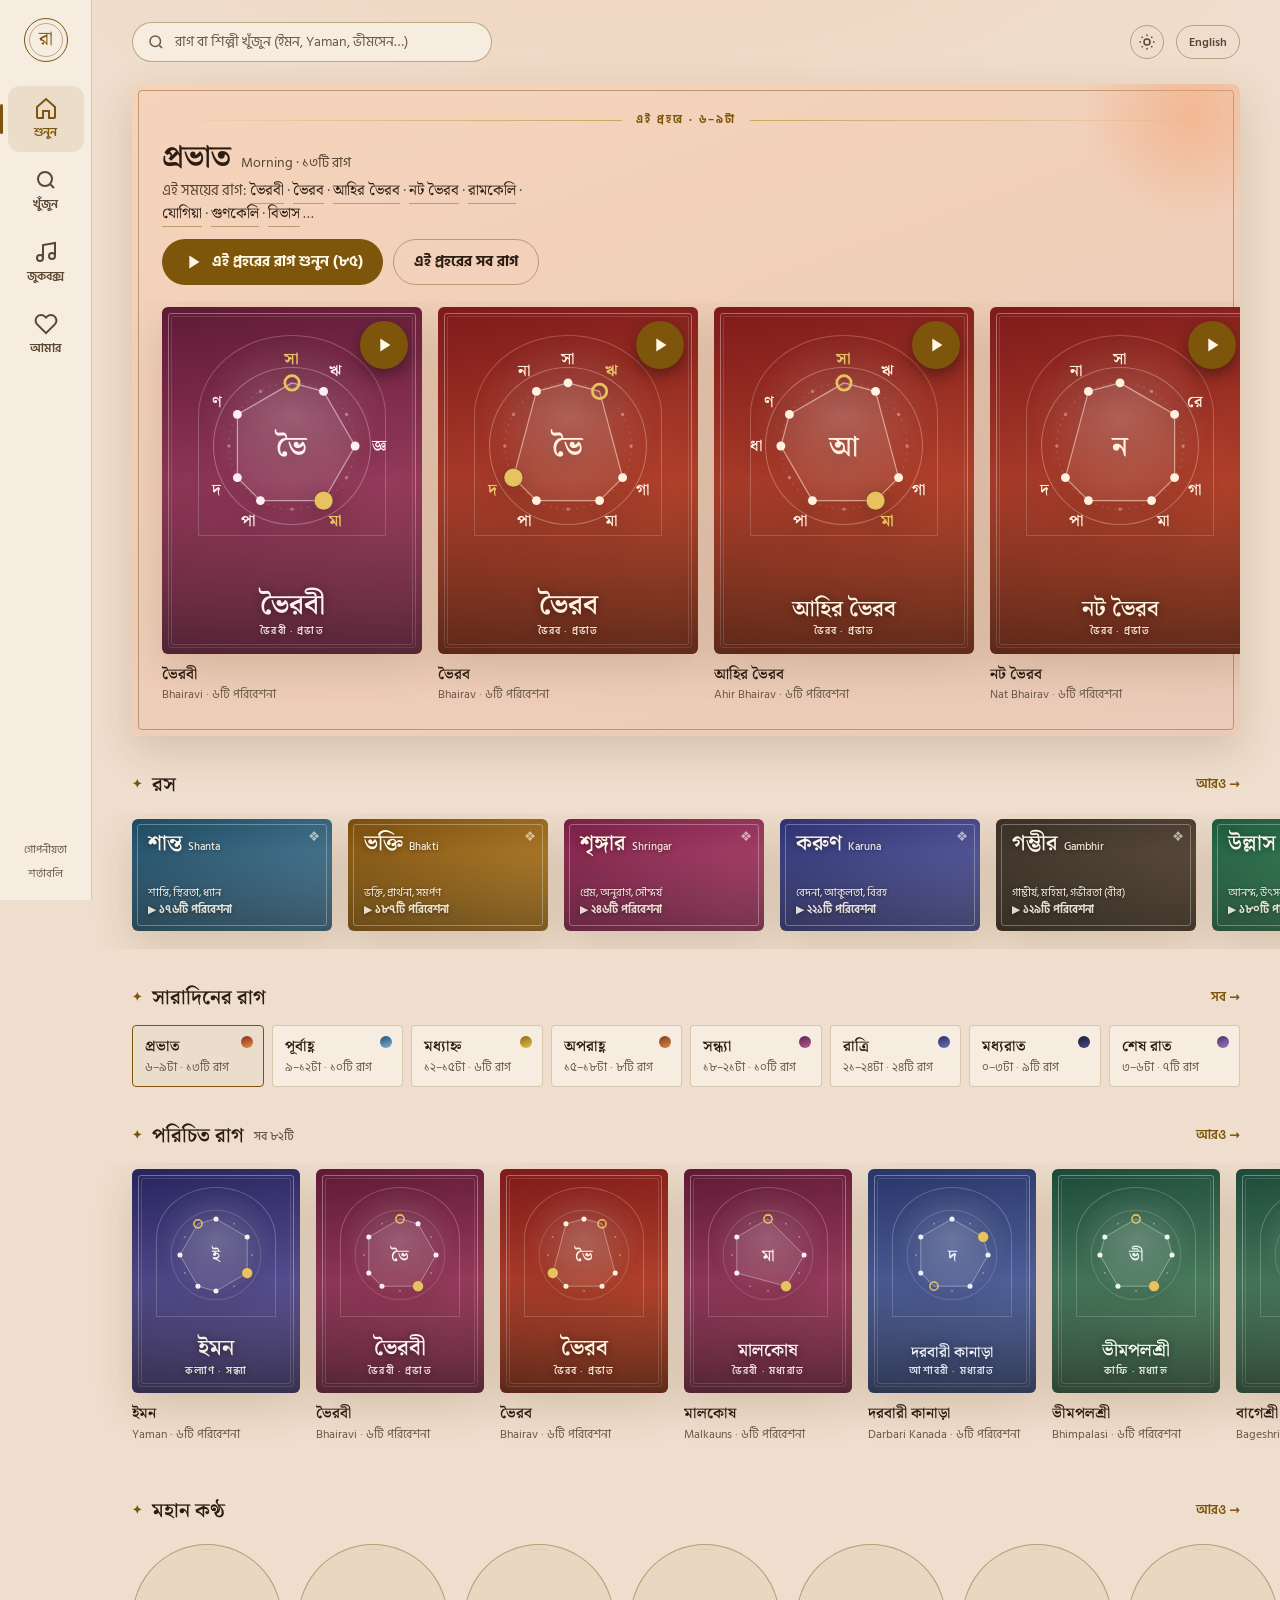
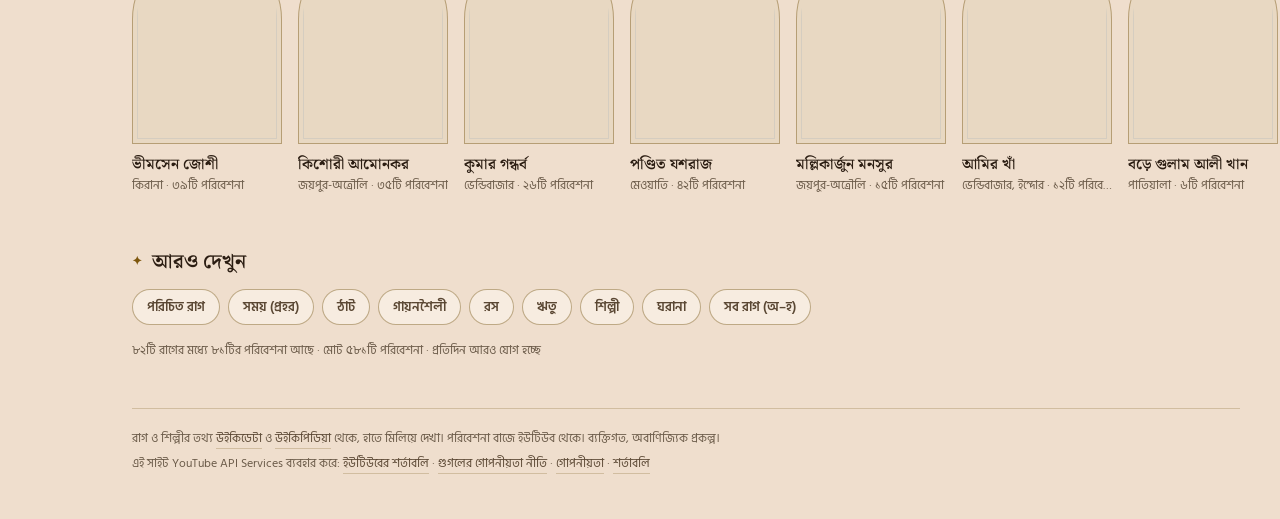
==== commit 01e0f2fd: "Whole-page background follows the time of day - Every background surface takes a gentle tint from th" ====
--- a/docs/index.html
+++ b/docs/index.html
@@ -15,6 +15,11 @@
     if (th !== "light" && th !== "dark") th = (window.matchMedia && matchMedia("(prefers-color-scheme: light)").matches) ? "light" : "dark";
     h.dataset.theme = th;
     if (lg === "en" || lg === "bn") h.lang = lg;
+    // The time-of-day tint, also before the first paint (same colours as SKY in app.js; prahar 1 = 6–9h … 8 = 3–6h).
+    var sky = { 1: ["#f3a373", "#b8431a"], 2: ["#8ac3e5", "#1b6b9c"], 3: ["#f7c640", "#8f5e00"], 4: ["#ec9553", "#ad4312"],
+      5: ["#c0557d", "#5e3a8c"], 6: ["#5d6ab0", "#2c3675"], 7: ["#3f4576", "#15183a"], 8: ["#7a62a6", "#4a3570"] };
+    var hr = new Date().getHours(), p = hr >= 6 ? Math.floor((hr - 6) / 3) + 1 : Math.floor(hr / 3) + 7;
+    h.style.setProperty("--sky1", sky[p][0]); h.style.setProperty("--sky2", sky[p][1]);
   })();
 </script>
 <link rel="preconnect" href="https://fonts.googleapis.com">
--- a/docs/style.css
+++ b/docs/style.css
@@ -1,7 +1,13 @@
 /* রাগমালা Raagmala — concept C · চিত্র Chitra: ragamala miniatures, lacquer and gold by default,
-   parchment in the light theme. The home hero takes its tint from the current prahar (concept B). */
+   parchment in the light theme. The whole page takes a gentle tint from the current prahar (concept B):
+   --sky1/--sky2 are set by applySky() in app.js and mixed into every background surface; the home hero
+   shows it most strongly. Tint strengths were chosen so all text keeps >= 4.5:1 contrast in every prahar. */
 :root{
-  --bg:#17121b; --bg2:#1f1824; --bg3:#2a2131; --bg4:#362b3e;
+  --bg0:#17121b; --bg20:#1f1824; --bg30:#2a2131; --bg40:#362b3e; --tint:16%;
+  --bg:color-mix(in srgb,var(--sky2) var(--tint),var(--bg0));
+  --bg2:color-mix(in srgb,var(--sky2) calc(var(--tint) * .7),var(--bg20));
+  --bg3:color-mix(in srgb,var(--sky2) calc(var(--tint) * .6),var(--bg30));
+  --bg4:color-mix(in srgb,var(--sky2) calc(var(--tint) * .5),var(--bg40));
   --fg:#f3e9d6; --fg2:#cdbfa8; --fg3:#a79b85;
   --gold:#d9b254; --gold-ink:#2a1d05; --gold-dim:#8f7330; --verm:#e0634a;
   --line:rgba(217,178,84,.22); --line2:rgba(217,178,84,.4);
@@ -14,7 +20,7 @@
   color-scheme:dark;
 }
 html[data-theme=light]{
-  --bg:#f3eadb; --bg2:#faf5ea; --bg3:#eadfc9; --bg4:#dfd2b8;
+  --bg0:#f3eadb; --bg20:#faf5ea; --bg30:#eadfc9; --bg40:#dfd2b8; --tint:7%;
   --fg:#2b1d12; --fg2:#5a4733; --fg3:#6a5a48;
   --gold:#7d560c; --gold-ink:#fff8e6; --gold-dim:#c9a85a; --verm:#a8321a;
   --line:rgba(120,88,24,.25); --line2:rgba(120,88,24,.45);
@@ -25,8 +31,12 @@
 *{box-sizing:border-box}
 [hidden]{display:none!important}
 html,body{margin:0;background:var(--bg);color:var(--fg);font-family:var(--sans);font-size:15px;line-height:1.5;-webkit-text-size-adjust:100%}
-body{overflow-x:hidden;min-height:100dvh;background-image:radial-gradient(60% 40% at 50% -10%,color-mix(in srgb,var(--gold) 12%,transparent),transparent 70%);transition:background-image .6s}
-body[data-screen=home]{background-image:radial-gradient(70% 42% at 50% -10%,color-mix(in srgb,var(--sky2) 22%,transparent),transparent 70%)}
+body{overflow-x:hidden;min-height:100dvh;background-attachment:fixed;
+  background-image:radial-gradient(70% 45% at 50% -12%,color-mix(in srgb,var(--sky1) 16%,transparent),transparent 72%);
+  transition:background-color 1.5s ease}
+body[data-screen=home]{background-image:radial-gradient(75% 48% at 50% -12%,color-mix(in srgb,var(--sky1) 24%,transparent),transparent 72%)}
+html[data-theme=light] body{background-image:radial-gradient(70% 45% at 50% -12%,color-mix(in srgb,var(--sky1) 18%,transparent),transparent 72%)}
+@media (prefers-reduced-motion:reduce){body{transition:none}}
 button{font:inherit;color:inherit;background:none;border:0;padding:0;cursor:pointer}
 button:disabled{cursor:default}
 a{color:inherit;text-decoration:none}
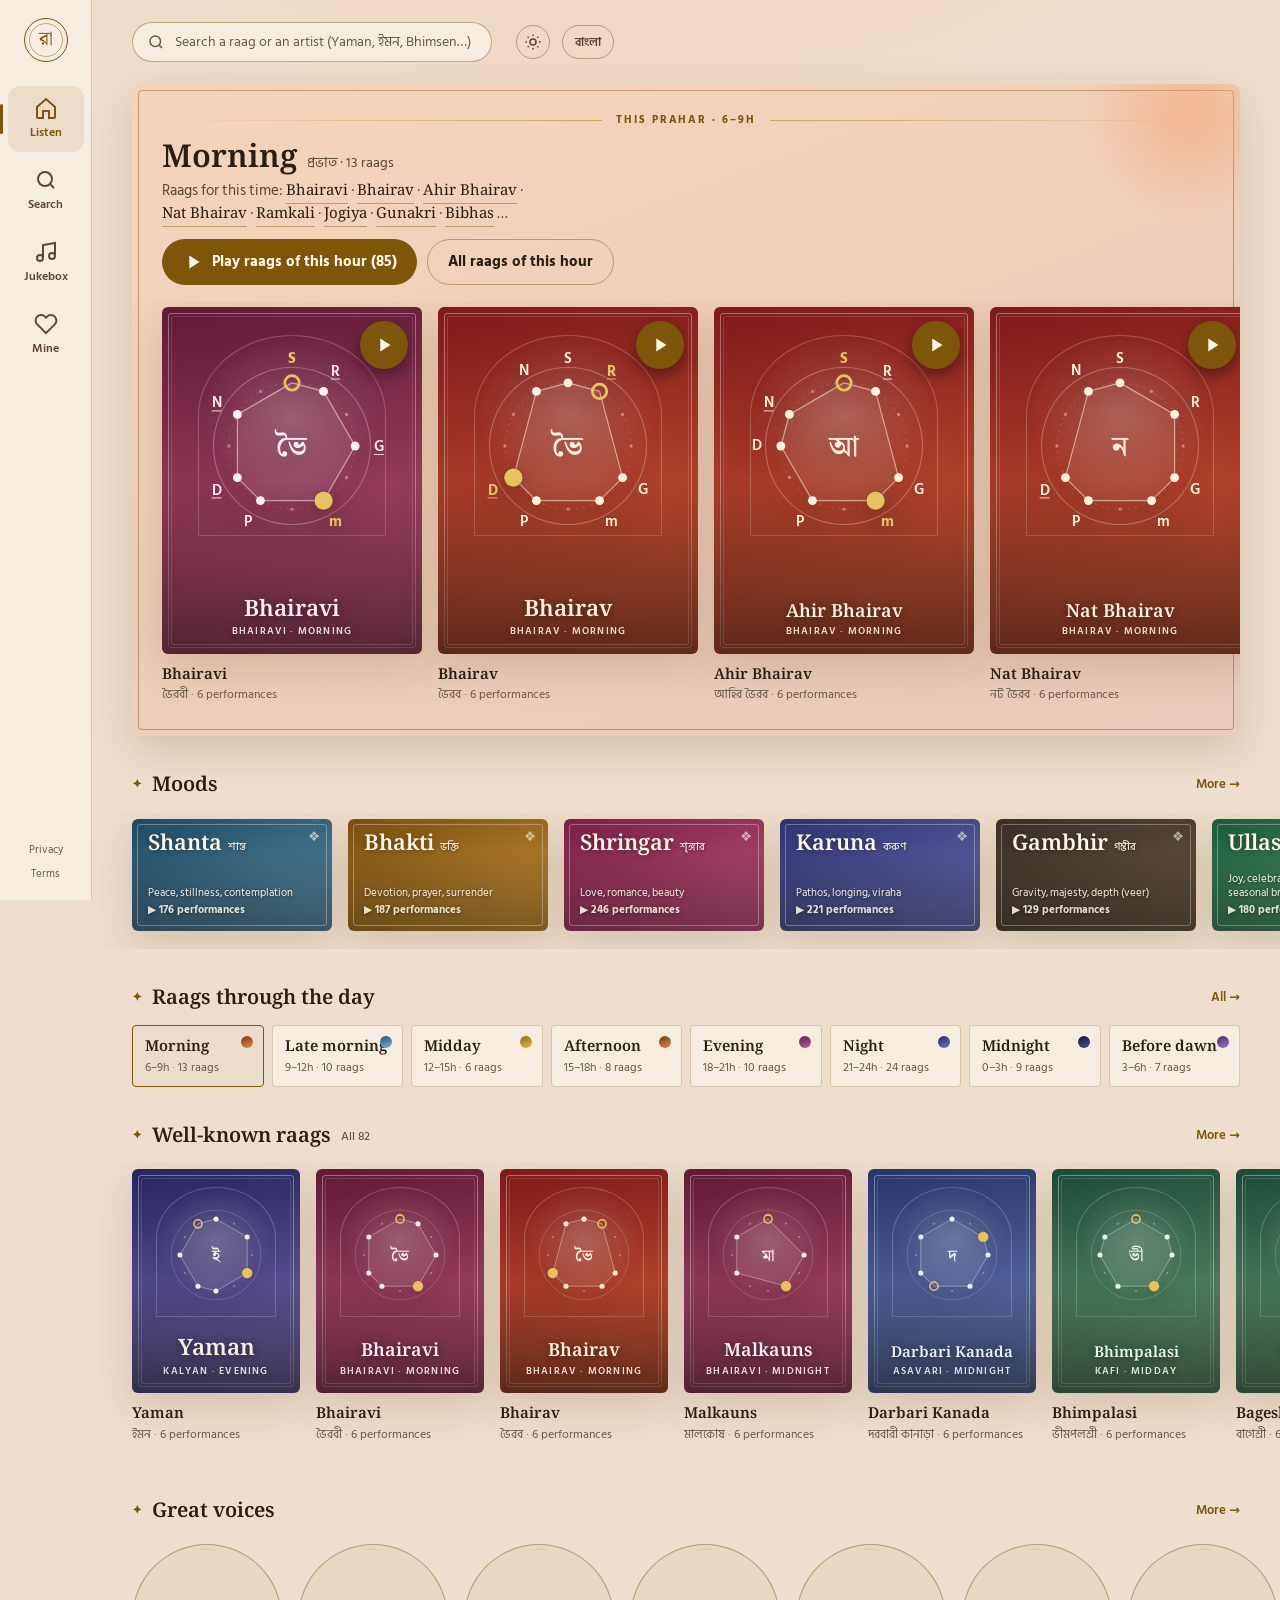
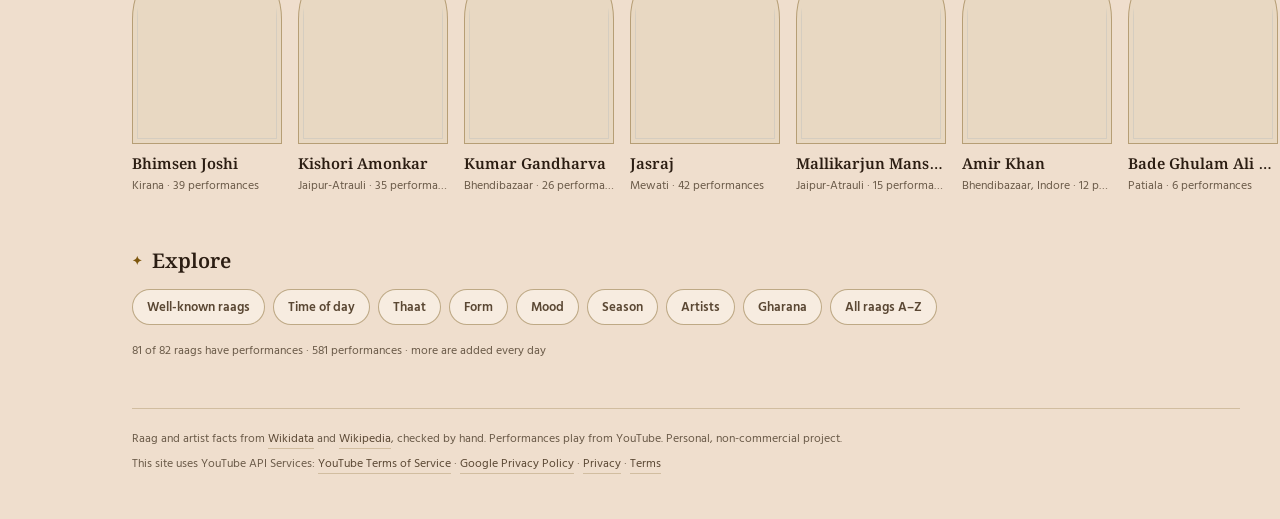
==== commit 3ea159de: "Phone header fits when signed out; English by default - Signed-out header: "Sign in" with an icon on" ====
--- a/docs/index.html
+++ b/docs/index.html
@@ -1,5 +1,5 @@
 <!doctype html>
-<html lang="bn" data-theme="dark">
+<html lang="en" data-theme="dark">
 <head>
 <meta charset="utf-8">
 <meta name="viewport" content="width=device-width, initial-scale=1, viewport-fit=cover">
--- a/docs/style.css
+++ b/docs/style.css
@@ -514,3 +514,15 @@
 
 /* the page area gets focus after navigation (for screen readers); no visible ring around the whole page */
 #view:focus,#view:focus-visible{outline:none}
+
+/* Header on phones: never let the buttons run into the name. The Latin "Raagmala" hides on narrow screens,
+   the sign-in button shrinks to "Sign in" (icon only on very small screens), the name can shorten. */
+.top>*{flex:0 0 auto}
+.top .brand{flex:0 1 auto;overflow:hidden}
+.brand>span:not(.seal),.brand{white-space:nowrap}
+.pill.signin svg{width:16px;height:16px}
+.pill.signin .lbl-long{display:none}
+@media (max-width:440px){.brand small{display:none}}
+@media (max-width:360px){.pill.signin{width:34px;padding:0;justify-content:center}.pill.signin .lbl-short{display:none}.top{gap:6px}.brand{font-size:1.25rem}}
+@media (min-width:600px){.pill.signin .lbl-short{display:none}.pill.signin .lbl-long{display:inline}}
+.sec-h .play-all{margin-left:auto}
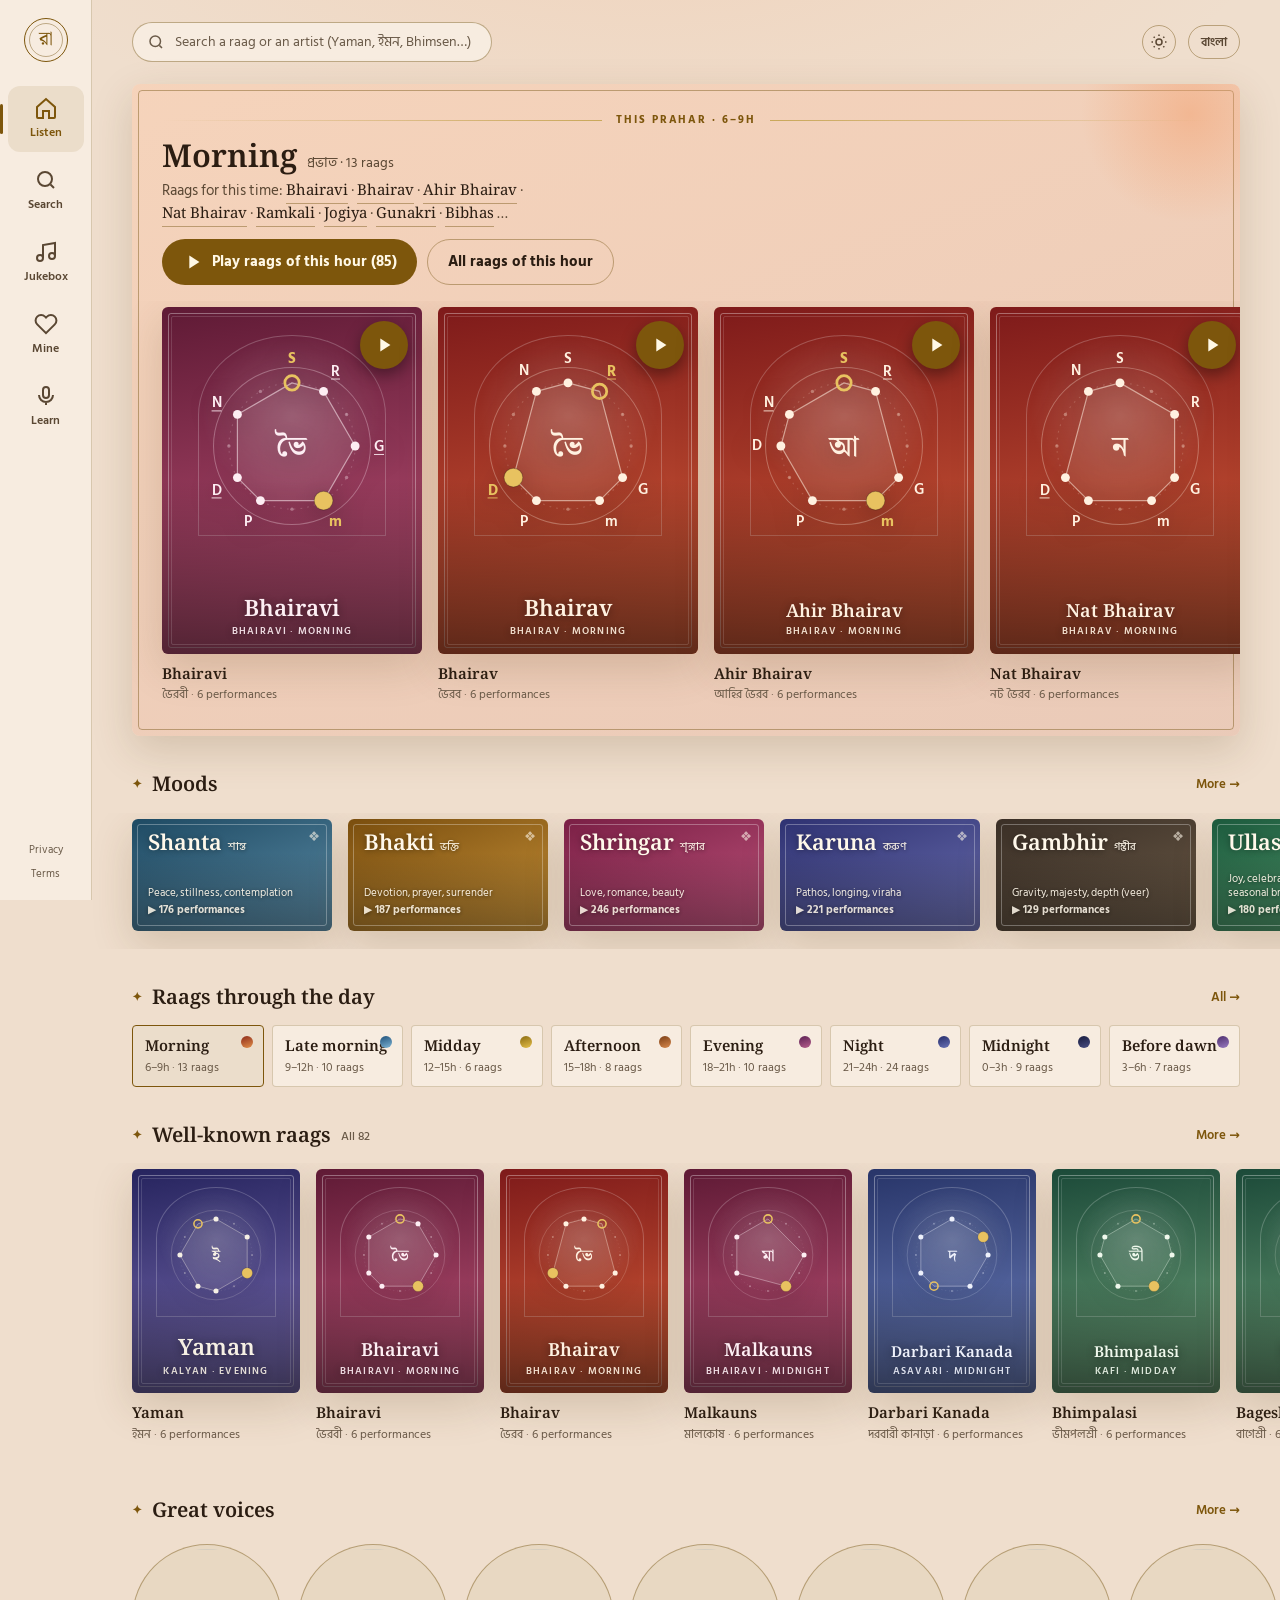
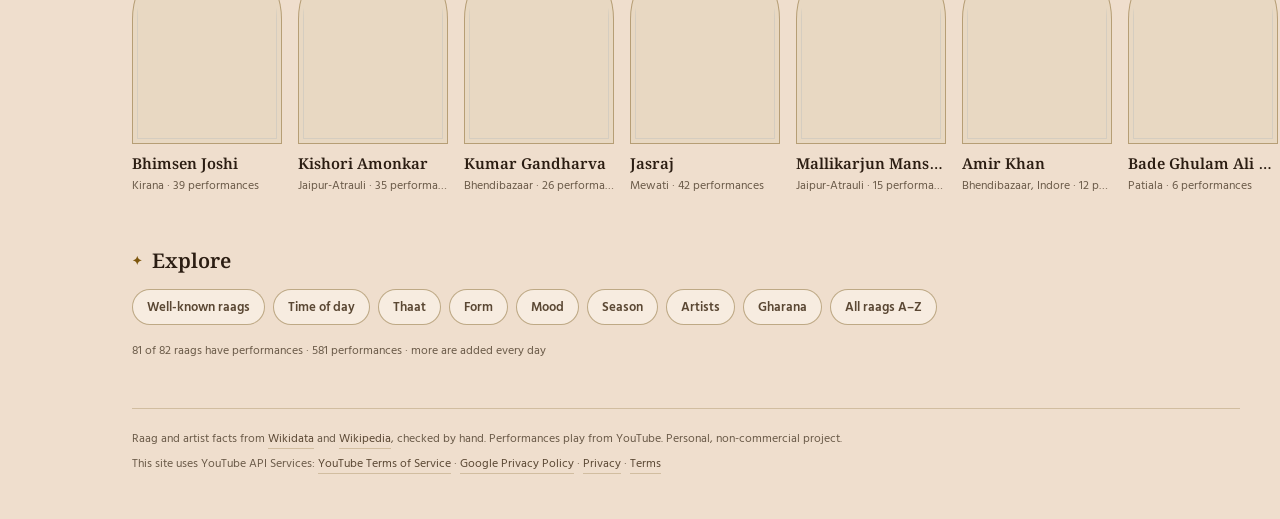
==== commit e9657c76: "Add Learn: riyaz room with Sa picker, tanpura, swara meter and practice log - Sa chosen by harmonium" ====
--- a/docs/index.html
+++ b/docs/index.html
@@ -35,6 +35,7 @@
     <a class="nav" href="#/browse/raags" data-nav="browse"><svg viewBox="0 0 24 24" fill="none" stroke="currentColor" stroke-width="2" aria-hidden="true"><circle cx="11" cy="11" r="7"/><path d="M20 20l-3.5-3.5"/></svg><span data-i18n="navBrowse"></span></a>
     <a class="nav" href="#/jukebox" data-nav="jukebox"><svg viewBox="0 0 24 24" fill="none" stroke="currentColor" stroke-width="2" aria-hidden="true"><path d="M9 18V5l12-2v13"/><circle cx="6" cy="18" r="3"/><circle cx="18" cy="16" r="3"/></svg><span data-i18n="navJukebox"></span></a>
     <a class="nav" href="#/mine" data-nav="mine"><svg viewBox="0 0 24 24" fill="none" stroke="currentColor" stroke-width="2" aria-hidden="true"><path d="M20.8 4.6a5.5 5.5 0 0 0-7.8 0L12 5.6l-1-1a5.5 5.5 0 0 0-7.8 7.8l8.8 8.8 8.8-8.8a5.5 5.5 0 0 0 0-7.8z"/></svg><span data-i18n="navMine"></span></a>
+    <a class="nav" href="#/learn" data-nav="learn"><svg viewBox="0 0 24 24" fill="none" stroke="currentColor" stroke-width="2" aria-hidden="true"><rect x="9" y="3" width="6" height="11" rx="3"/><path d="M5 11a7 7 0 0 0 14 0M12 18v3"/></svg><span data-i18n="navLearn"></span></a>
     <div class="foot">
       <a href="privacy.html" data-i18n="privacy"></a>
       <a href="terms.html" data-i18n="terms"></a>
@@ -89,6 +90,7 @@
             <svg class="pause" viewBox="0 0 24 24" fill="currentColor" aria-hidden="true"><path d="M6 5h4v14H6zM14 5h4v14h-4z"/></svg>
           </button>
           <button id="jb-skip" type="button" disabled data-i18n-aria="nextAria"><svg viewBox="0 0 24 24" fill="currentColor" aria-hidden="true"><path d="M16 6h2v12h-2zM6 18l8.5-6L6 6z"/></svg></button>
+          <a id="jb-yt" class="side yt" href="https://www.youtube.com/" target="_blank" rel="noopener" data-open-yt data-i18n-aria="openYT" data-i18n-title="openYT"><svg viewBox="0 0 24 24" fill="currentColor" aria-hidden="true"><path d="M21.6 7.2a2.5 2.5 0 0 0-1.8-1.8C18.2 5 12 5 12 5s-6.2 0-7.8.4A2.5 2.5 0 0 0 2.4 7.2C2 8.8 2 12 2 12s0 3.2.4 4.8a2.5 2.5 0 0 0 1.8 1.8C5.8 19 12 19 12 19s6.2 0 7.8-.4a2.5 2.5 0 0 0 1.8-1.8c.4-1.6.4-4.8.4-4.8s0-3.2-.4-4.8zM10 15V9l5.2 3z"/></svg></a>
           <button id="jb-never" class="side" type="button" disabled data-i18n-aria="never" data-i18n-title="neverTitle"><svg viewBox="0 0 24 24" fill="none" stroke="currentColor" stroke-width="2" aria-hidden="true"><circle cx="12" cy="12" r="9"/><path d="M5.6 5.6l12.8 12.8"/></svg></button>
         </div>
         <div id="jb-notes"></div>
@@ -115,7 +117,7 @@
 </div>
 
 <div class="mini" id="mini" hidden role="region" data-i18n-aria="nowPlaying">
-  <div class="bar top"><i id="mini-bar"></i></div>
+  <div class="bar edge"><i id="mini-bar"></i></div>
   <img class="thumb" id="mini-thumb" src="" alt="">
   <a class="meta" id="mini-title" href="#/jukebox"><b id="mini-main"></b><span id="mini-sub"></span></a>
   <div class="mid">
@@ -137,6 +139,7 @@
   <a href="#/browse/raags" data-nav="browse"><svg viewBox="0 0 24 24" fill="none" stroke="currentColor" stroke-width="2" aria-hidden="true"><circle cx="11" cy="11" r="7"/><path d="M20 20l-3.5-3.5"/></svg><span data-i18n="navBrowse"></span></a>
   <a href="#/jukebox" data-nav="jukebox"><svg viewBox="0 0 24 24" fill="none" stroke="currentColor" stroke-width="2" aria-hidden="true"><path d="M9 18V5l12-2v13"/><circle cx="6" cy="18" r="3"/><circle cx="18" cy="16" r="3"/></svg><span data-i18n="navJukebox"></span></a>
   <a href="#/mine" data-nav="mine"><svg viewBox="0 0 24 24" fill="none" stroke="currentColor" stroke-width="2" aria-hidden="true"><path d="M20.8 4.6a5.5 5.5 0 0 0-7.8 0L12 5.6l-1-1a5.5 5.5 0 0 0-7.8 7.8l8.8 8.8 8.8-8.8a5.5 5.5 0 0 0 0-7.8z"/></svg><span data-i18n="navMine"></span></a>
+  <a href="#/learn" data-nav="learn"><svg viewBox="0 0 24 24" fill="none" stroke="currentColor" stroke-width="2" aria-hidden="true"><rect x="9" y="3" width="6" height="11" rx="3"/><path d="M5 11a7 7 0 0 0 14 0M12 18v3"/></svg><span data-i18n="navLearn"></span></a>
 </nav>
 
 <div class="sheet-bg" id="sheet-bg"></div>
@@ -160,6 +163,7 @@
 </dialog>
 
 <script src="app.js"></script>
+<script src="learn.js"></script>
 <script type="module" src="sync.js"></script>
 </body>
 </html>
--- a/docs/style.css
+++ b/docs/style.css
@@ -117,7 +117,7 @@
 .mini .ctl .big{background:var(--gold);color:var(--gold-ink)}
 .mini .bar{height:2px;background:var(--line)}
 .mini .bar i{display:block;height:100%;width:0;background:var(--gold);transition:width .5s linear}
-.mini .bar.top{position:absolute;left:0;right:0;top:-1px}
+.mini .bar.edge{position:absolute;left:0;right:0;top:-1px}
 .mini .mid{display:flex;flex-direction:column;align-items:center}
 .mini .prog{display:none}
 .mini .hide-s{display:none}
@@ -132,7 +132,7 @@
   .mini .ctl{justify-content:center;gap:12px}
   .mini .hide-s{display:flex}
   .mini .ctl .big{width:48px;height:48px}
-  .mini .bar.top{display:none}
+  .mini .bar.edge{display:none}
   .mini .prog{display:flex;align-items:center;gap:8px;width:min(100%,520px);font-size:.72rem;color:var(--fg3);font-variant-numeric:tabular-nums}
   .mini .prog .bar{flex:1;height:3px}
 }
@@ -287,7 +287,7 @@
 /* ---- detail pages ---- */
 .dhead{display:grid;grid-template-columns:150px 1fr;gap:20px;align-items:end}
 .dhead .kick{color:var(--gold);font-size:.74rem;font-weight:700;text-transform:uppercase;letter-spacing:.16em}
-.dhead h1{font-size:clamp(2rem,8vw,3.4rem);line-height:1.1;margin-top:6px;overflow-wrap:anywhere}
+.dhead h1{font-size:clamp(2rem,8vw,3.4rem);line-height:1.22;margin-top:6px;overflow-wrap:anywhere}
 .dhead .alt{color:var(--fg2);font-size:1.05rem;margin-top:4px;font-family:var(--serif)}
 .dhead .alt .hi{margin-left:8px;color:var(--fg3)}
 .dhead .alt .al{display:block;font-family:var(--sans);font-size:.85rem;color:var(--fg3);margin-top:2px}
@@ -376,9 +376,9 @@
 .np .side-paint{display:none}
 .np .title{margin-top:16px;display:flex;align-items:flex-start;gap:12px}
 .np .title>div{flex:1;min-width:0}
-.np .title h1{font-size:clamp(1.9rem,8vw,2.8rem);line-height:1.1}
+.np .title h1{font-size:clamp(1.9rem,8vw,2.8rem);line-height:1.25}
 .np .title h1 a:hover{color:var(--gold)}
-.np .title h1 small{display:block;font-family:var(--serif);font-size:1.02rem;color:var(--fg2);font-weight:400;margin-top:4px}
+.np .title h1 small{display:block;font-family:var(--serif);font-size:1.02rem;line-height:1.5;color:var(--fg2);font-weight:400;margin-top:10px}
 .np .title .artist{color:var(--fg2);margin-top:6px}
 .np .title .artist a{color:var(--fg);font-weight:600;border-bottom:1px solid var(--line2)}
 .np .title .artist a:hover{color:var(--gold)}
@@ -518,6 +518,7 @@
 /* Header on phones: never let the buttons run into the name. The Latin "Raagmala" hides on narrow screens,
    the sign-in button shrinks to "Sign in" (icon only on very small screens), the name can shorten. */
 .top>*{flex:0 0 auto}
+.top>.spacer{flex:1 1 auto}
 .top .brand{flex:0 1 auto;overflow:hidden}
 .brand>span:not(.seal),.brand{white-space:nowrap}
 .pill.signin svg{width:16px;height:16px}
@@ -526,3 +527,82 @@
 @media (max-width:360px){.pill.signin{width:34px;padding:0;justify-content:center}.pill.signin .lbl-short{display:none}.top{gap:6px}.brand{font-size:1.25rem}}
 @media (min-width:600px){.pill.signin .lbl-short{display:none}.pill.signin .lbl-long{display:inline}}
 .sec-h .play-all{margin-left:auto}
+
+/* Account menu on phones: pinned inside the screen (it opened partly off the left edge) */
+@media (max-width:899px){.acct-pop{position:fixed;left:16px;right:16px;top:64px;width:auto;max-height:calc(100dvh - 160px);overflow:auto}}
+
+/* "Open in YouTube" buttons */
+a.icon-btn.yt,a.side.yt{display:inline-grid;place-items:center;color:var(--fg2)}
+a.icon-btn.yt:hover,a.side.yt:hover{color:#e53935}
+a.icon-btn.yt svg{width:20px;height:20px}
+.np .ctls a.side{width:44px;height:44px;border-radius:50%;color:var(--fg3);transition:all .15s}
+.np .ctls a.side:hover{background:var(--bg3);color:#e53935}
+.np .ctls a.side svg{width:26px;height:26px}
+@media (max-width:380px){.np .ctls{gap:4px}.np .ctls button.side,.np .ctls a.side{width:38px;height:38px}}
+/* filter sheet "Done": a proper tap target */
+#sheet-close{min-height:36px;padding:0 14px;border-radius:999px;border:1px solid var(--line2);color:var(--gold);font-weight:700;font-size:.9rem}
+#sheet-close:hover{border-color:var(--gold)}
+
+/* ---- শিক্ষা Learn: the riyaz room (learn.js) ---- */
+.pagehead .lede{max-width:62ch}
+.learn{display:grid;gap:16px;margin-top:18px}
+@media (min-width:900px){.learn{grid-template-columns:1fr 1fr}.learn .wide,.learn .course{grid-column:1/-1}}
+.lcard{background:var(--bg2);border:1px solid var(--line);padding:18px 16px;min-width:0}
+.lcard h2{font-size:1.25rem;margin-bottom:12px;display:flex;align-items:center;gap:10px}
+.lcard h2::before{content:"✦";color:var(--gold);font-size:.8rem}
+.lcard .hint{margin-top:10px}
+.steps{list-style:none;margin:0;padding:0;display:grid;gap:8px;counter-reset:st}
+@media (min-width:700px){.steps{grid-template-columns:repeat(3,1fr)}}
+.steps li{counter-increment:st;display:grid;grid-template-columns:30px 1fr;column-gap:10px;align-items:center;padding:10px 12px;border:1px solid var(--line);color:var(--fg2)}
+.steps li::before{content:counter(st);grid-row:span 2;width:28px;height:28px;border-radius:50%;border:1px solid var(--line2);display:grid;place-items:center;font-weight:700;color:var(--fg3)}
+.steps li b{font-weight:600;line-height:1.3}
+.steps li small{color:var(--fg3);font-size:.75rem;font-weight:600;text-transform:uppercase;letter-spacing:.1em}
+.steps li.cur{border-color:var(--gold);color:var(--fg)}
+.steps li.cur::before{background:var(--gold);color:var(--gold-ink);border-color:transparent}
+.steps li.cur small{color:var(--gold)}
+.sa-grid{display:grid;grid-template-columns:repeat(6,1fr);gap:6px}
+.sa-grid .sa{min-height:52px;padding:4px 2px;border:1px solid var(--line2);background:var(--bg);color:var(--fg);display:flex;flex-direction:column;align-items:center;justify-content:center;line-height:1.15;transition:all .15s}
+.sa-grid .sa.blk{background:var(--bg4)}
+.sa-grid .sa b{font-size:1rem}
+.sa-grid .sa small{font-size:.68rem;color:var(--fg3);white-space:nowrap}
+.sa-grid .sa:hover{border-color:var(--gold)}
+.sa-grid .sa[aria-checked=true]{background:var(--gold);color:var(--gold-ink);border-color:transparent}
+.sa-grid .sa[aria-checked=true] small{color:var(--gold-ink)}
+#sa-now{color:var(--fg);font-weight:600}
+.find{margin-top:10px;display:flex;flex-wrap:wrap;align-items:center;gap:8px}
+.find p{margin:0;flex-basis:100%}
+.find .listening{display:flex;align-items:center;gap:10px;color:var(--gold);font-weight:600}
+.find .listening i{width:10px;height:10px;border-radius:50%;background:var(--verm);animation:pulse 1s ease-in-out infinite}
+@keyframes pulse{50%{opacity:.25}}
+.opt{display:flex;flex-direction:column;gap:6px;margin-top:14px}
+.opt .lbl{color:var(--fg3);font-size:.74rem;font-weight:700;text-transform:uppercase;letter-spacing:.12em}
+.lcard .chip[aria-checked=true]{background:var(--gold);color:var(--gold-ink);border-color:transparent}
+#tan-vol{width:100%;max-width:320px;height:32px;accent-color:var(--gold)}
+.meter{display:grid;gap:14px}
+@media (min-width:700px){.meter{grid-template-columns:220px 1fr;align-items:stretch}}
+.read{display:flex;flex-direction:column;align-items:center;justify-content:center;text-align:center;padding:10px;border:1px solid var(--line);background:var(--bg)}
+.msw{font-family:var(--serif);font-size:3.4rem;font-weight:600;line-height:1.2;min-height:4.1rem;color:var(--fg)}
+.msw .k{text-decoration:underline;text-decoration-thickness:2px;text-underline-offset:6px}
+.msw.ok{color:var(--gold)}
+.read .oc{color:var(--fg2);font-size:.85rem;min-height:1.3rem}
+.dev{width:100%;max-width:200px;margin-top:10px}
+.dev .scale{position:relative;height:14px;border-radius:7px;background:linear-gradient(90deg,var(--verm) 0,var(--line) 30%,var(--line) 70%,var(--verm) 100%)}
+.dev .scale .mid{position:absolute;left:40%;right:40%;top:0;bottom:0;background:color-mix(in srgb,var(--gold) 45%,transparent);border-radius:3px}
+#m-needle{position:absolute;top:-4px;width:4px;height:22px;margin-left:-2px;border-radius:2px;background:var(--fg);opacity:0;transition:left .08s linear}
+#m-needle.ok{background:var(--gold)}
+.dev .lab{display:flex;justify-content:space-between;font-size:.72rem;color:var(--fg3);margin-top:4px}
+.dev .lab #m-cents{color:var(--fg);font-weight:600}
+#m-steady{min-height:1.3rem;margin-top:6px}
+#m-trace{width:100%;height:280px;display:block;background:var(--bg);border:1px solid var(--line)}
+.mrow{display:flex;align-items:center;gap:12px;flex-wrap:wrap;margin-top:14px}
+.mrow .hint{margin:0;color:var(--verm)}
+.logtop{display:flex;align-items:flex-end;gap:16px;flex-wrap:wrap;justify-content:space-between}
+.logtop>div{flex:1;min-width:200px}
+.logtop .bar{height:8px;border-radius:4px;background:var(--bg4);margin-top:8px;overflow:hidden}
+.logtop .bar i{display:block;height:100%;width:0;background:var(--gold);transition:width .4s}
+.streak{color:var(--gold);font-weight:700}
+.ldays{display:grid;grid-template-columns:repeat(14,1fr);gap:4px;margin-top:16px;height:90px}
+.ldays .lday{display:flex;flex-direction:column;justify-content:flex-end;align-items:stretch;gap:4px;min-width:0}
+.ldays .lday i{display:block;background:var(--gold);min-height:2px;border-radius:2px 2px 0 0;opacity:.85}
+.ldays .lday small{text-align:center;font-size:.68rem;color:var(--fg3);line-height:1}
+.ldays .lday.now small{color:var(--gold);font-weight:700}
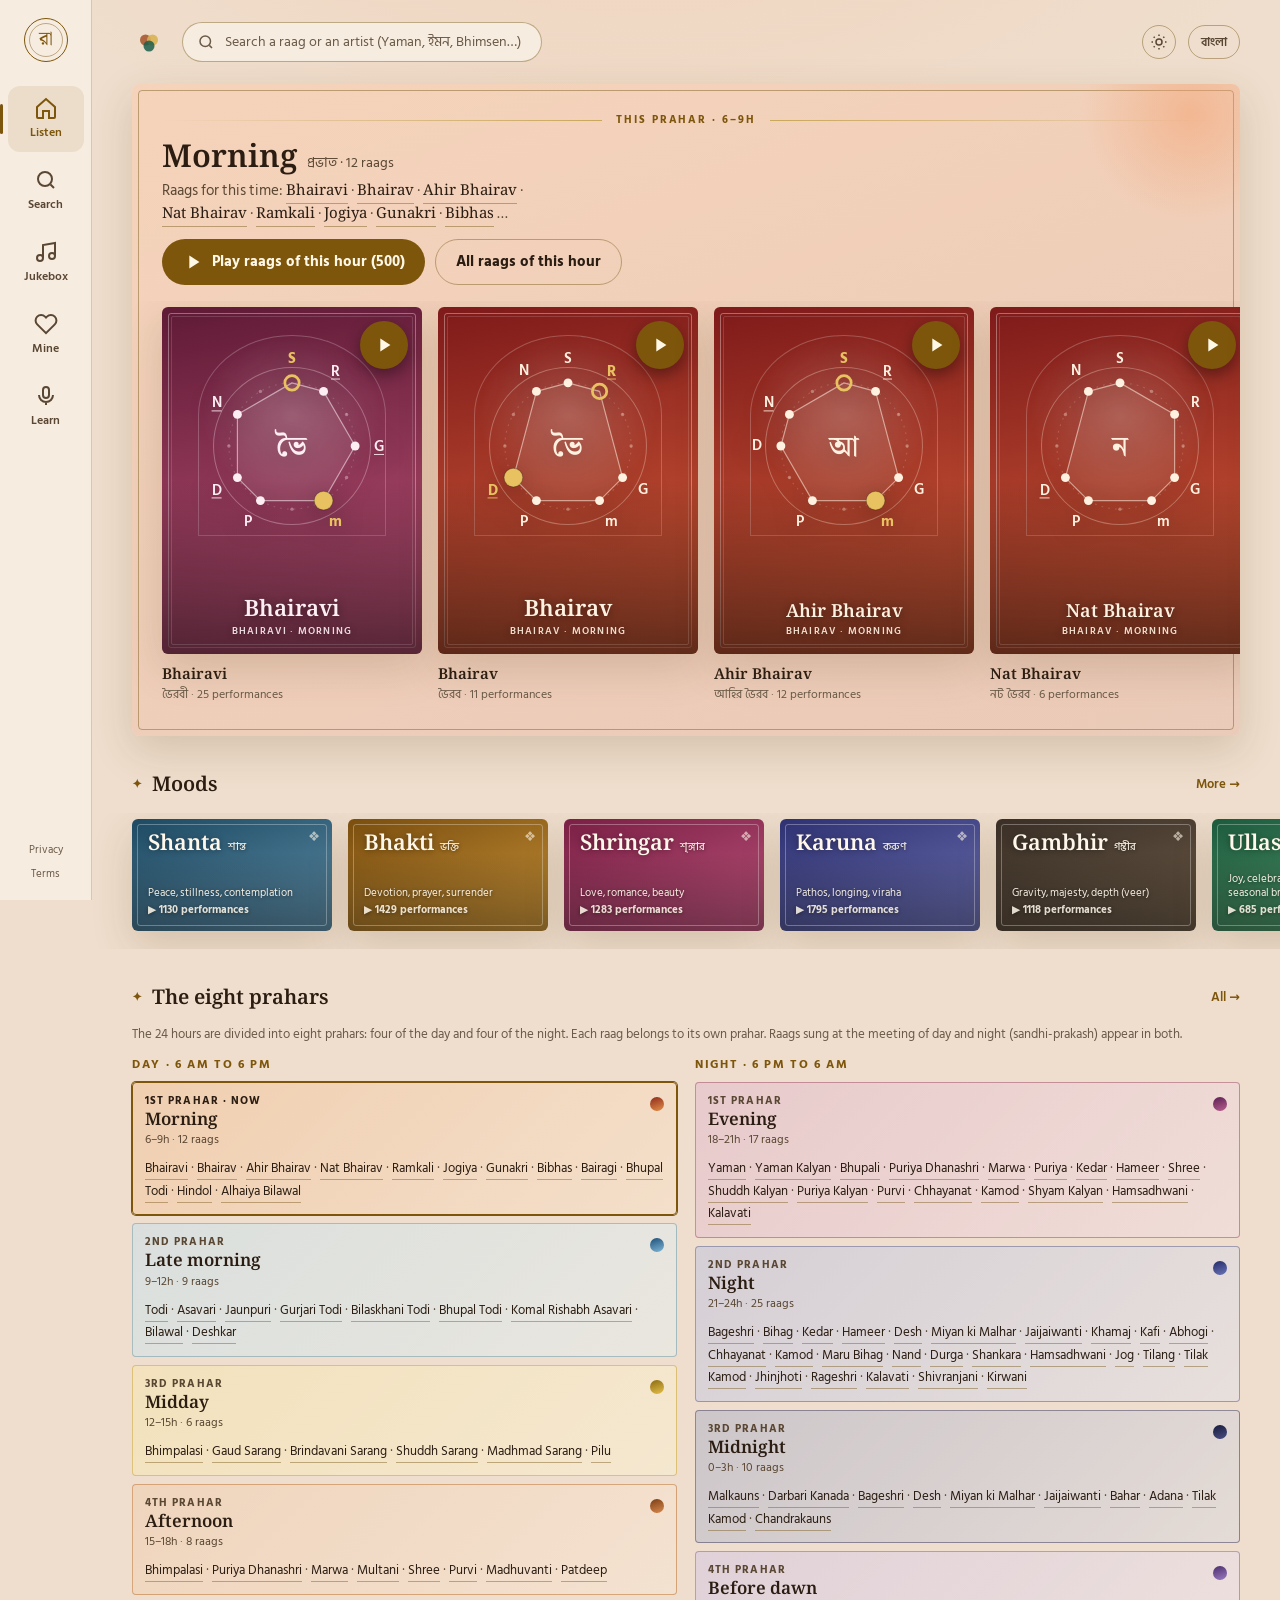
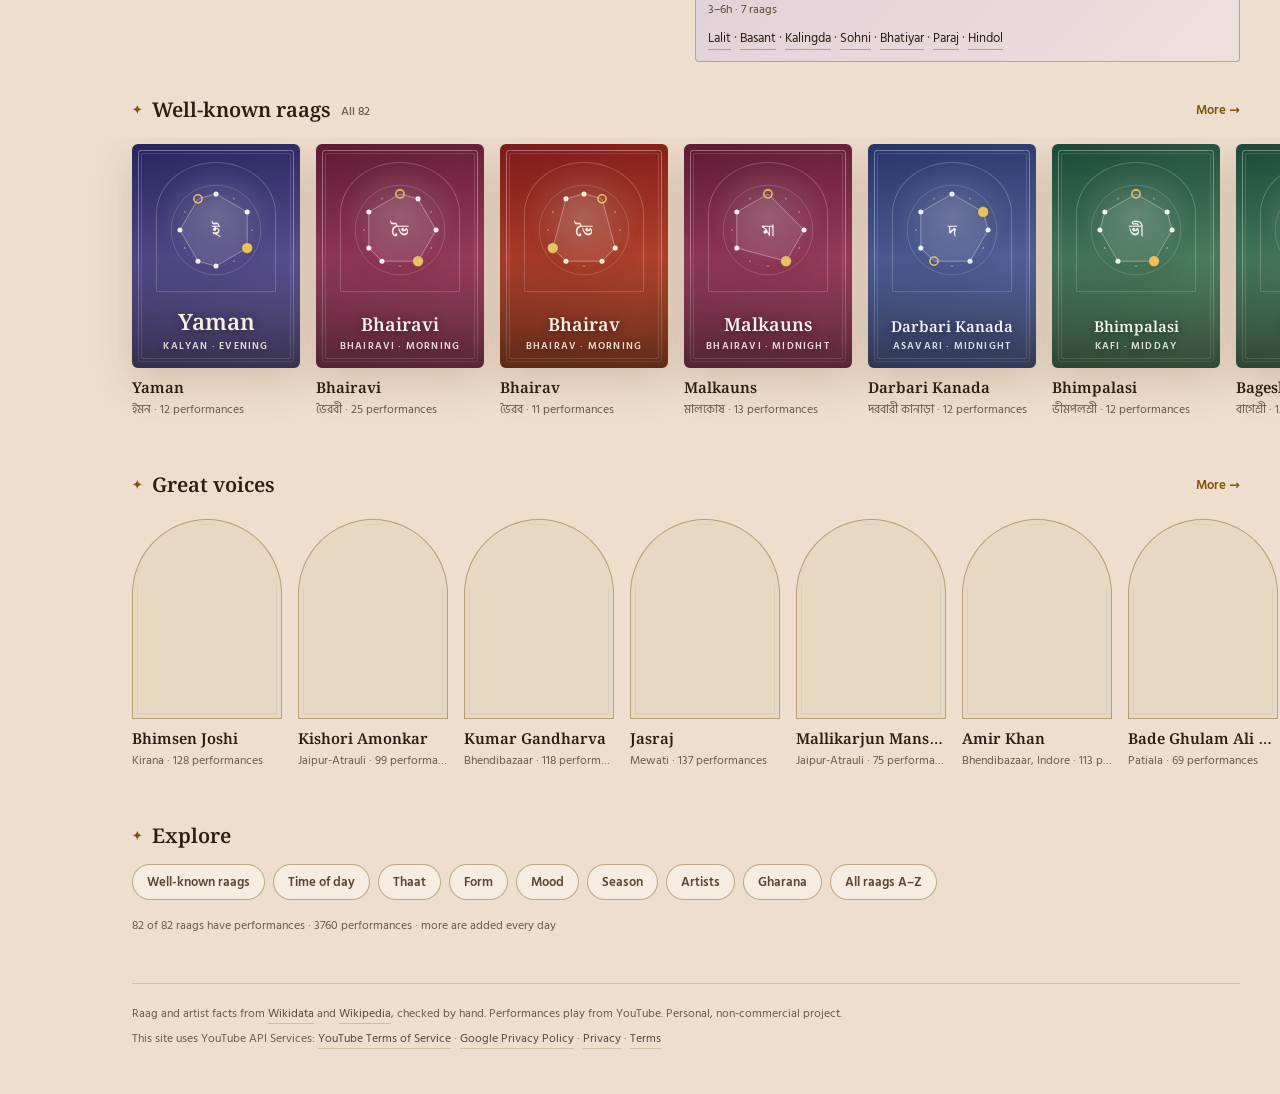
==== commit c86b2143: "Header link back to the Sur hub Co-Authored-By: Claude Opus 5.5 <noreply@anthropic.com>" ====
--- a/docs/index.html
+++ b/docs/index.html
@@ -44,7 +44,7 @@
 
   <main>
     <div class="top">
-      <a class="brand" href="#/"><span class="seal" aria-hidden="true">রা</span>রাগমালা <small>Raagmala</small></a>
+      <a class="hub" href="/" aria-label="All music: Sur" title="All music"><svg viewBox="0 0 48 48" aria-hidden="true"><circle cx="17" cy="20" r="11" fill="#a65a31" opacity=".9"/><circle cx="31" cy="20" r="11" fill="#d9b254" opacity=".9"/><circle cx="24" cy="32" r="11" fill="#1b5e4b" opacity=".85"/></svg></a><a class="brand" href="#/"><span class="seal" aria-hidden="true">রা</span>রাগমালা <small>Raagmala</small></a>
       <a class="searchbar" href="#/browse/raags" data-focus-search><svg viewBox="0 0 24 24" fill="none" stroke="currentColor" stroke-width="2" aria-hidden="true"><circle cx="11" cy="11" r="7"/><path d="M20 20l-3.5-3.5"/></svg><span data-i18n="searchPh"></span></a>
       <div class="spacer"></div>
       <button class="pill icon theme-toggle" type="button" data-i18n-aria="themeToggle">
--- a/docs/style.css
+++ b/docs/style.css
@@ -465,15 +465,6 @@
 .loading .seal{width:44px;height:44px;border-radius:50%;border:1px solid var(--gold);display:grid;place-items:center;color:var(--gold);font-family:var(--serif);font-size:1.3rem;margin:0 auto 14px;animation:breathe 1.6s ease-in-out infinite}
 @keyframes breathe{50%{box-shadow:0 0 0 8px color-mix(in srgb,var(--gold) 15%,transparent)}}
 .stats{color:var(--fg3);font-size:.82rem;margin-top:16px}
-.dayline{display:grid;grid-template-columns:repeat(2,1fr);gap:8px}
-@media (min-width:600px){.dayline{grid-template-columns:repeat(4,1fr)}}
-@media (min-width:900px){.dayline{grid-template-columns:repeat(8,1fr)}}
-.day{display:grid;padding:10px 12px;border:1px solid var(--line);border-radius:4px;background:var(--bg2);position:relative;transition:border-color .15s}
-.day b{font-family:var(--serif);font-weight:600}
-.day small{color:var(--fg3);font-variant-numeric:tabular-nums;font-size:.78rem}
-.day.cur{border-color:var(--gold);background:color-mix(in srgb,var(--gold) 10%,var(--bg2))}
-.day:hover{border-color:var(--gold)}
-.day i{position:absolute;right:10px;top:10px;width:12px;height:12px;border-radius:50%;background:linear-gradient(160deg,var(--t1),var(--t2))}
 .season-tile{margin-top:28px;display:flex;flex-wrap:wrap;align-items:center;gap:12px 20px;padding:18px 20px;border-radius:6px;position:relative;overflow:hidden;color:#fff8ea;background:linear-gradient(180deg,transparent 20%,rgba(0,0,0,.35)),linear-gradient(160deg,var(--t1),var(--t2));box-shadow:var(--shadow)}
 .season-tile::before{content:"";position:absolute;inset:5px;border:1px solid rgba(255,255,255,.3);pointer-events:none}
 .season-tile>div{flex:1 1 240px;min-width:0;position:relative}
@@ -606,3 +597,32 @@
 .ldays .lday i{display:block;background:var(--gold);min-height:2px;border-radius:2px 2px 0 0;opacity:.85}
 .ldays .lday small{text-align:center;font-size:.68rem;color:var(--fg3);line-height:1}
 .ldays .lday.now small{color:var(--gold);font-weight:700}
+
+/* ---- the eight prahars (home): four of the day, four of the night ---- */
+.prahars{display:grid;gap:18px}
+@media (min-width:900px){.prahars{grid-template-columns:1fr 1fr}}
+.phalf h3{font-family:var(--sans);font-size:.78rem;font-weight:700;letter-spacing:.14em;text-transform:uppercase;color:var(--gold);margin:0 0 8px}
+.plist{display:grid;gap:8px}
+@media (min-width:600px) and (max-width:899px){.plist{grid-template-columns:1fr 1fr}}
+/* each card takes a light shade of its own prahar's colour (--t2, the lighter of its pair) */
+.pcard{--sh:24%;border:1px solid color-mix(in srgb,var(--t2) 45%,var(--line));border-radius:4px;padding:10px 12px 12px;min-width:0;
+  background:linear-gradient(135deg,color-mix(in srgb,var(--t2) var(--sh),var(--bg2)),color-mix(in srgb,var(--t2) calc(var(--sh) * .45),var(--bg2)))}
+html[data-theme=dark] .pcard{--sh:16%}
+.pcard.cur{--sh:32%;border-color:var(--gold);box-shadow:0 0 0 1px var(--gold)}
+html[data-theme=dark] .pcard.cur{--sh:22%}
+.pcard .ph{display:grid;position:relative;padding-right:22px}
+.pcard .ph:hover b{color:var(--gold)}
+.pcard .ph i{position:absolute;right:0;top:4px;width:14px;height:14px;border-radius:50%;background:linear-gradient(160deg,var(--t1),var(--t2))}
+.pcard .ph small{color:var(--fg2);font-size:.72rem;font-weight:700;letter-spacing:.1em;text-transform:uppercase}
+.pcard.cur .ph small{color:var(--fg)}
+.pcard .ph b{font-family:var(--serif);font-size:1.15rem;font-weight:600;line-height:1.3}
+.pcard .ph span{color:var(--fg2);font-size:.8rem;font-variant-numeric:tabular-nums}
+.pcard p{margin:8px 0 0;color:var(--fg2);font-size:.88rem;line-height:1.7}
+.pcard p a{color:var(--fg);border-bottom:1px solid var(--line2)}
+.pcard p a:hover{color:var(--gold);border-color:var(--gold)}
+.gh{font-family:var(--sans);font-size:.78rem;font-weight:700;letter-spacing:.14em;text-transform:uppercase;color:var(--gold);margin:22px 0 -4px}
+
+/* Link back to the Sur hub (smaju78.github.io) */
+.hub{display:inline-grid;place-items:center;width:34px;height:34px;flex:none;border-radius:50%;margin-right:4px}
+.hub svg{width:24px;height:24px}
+.hub:hover{background:rgba(127,127,127,.14)}
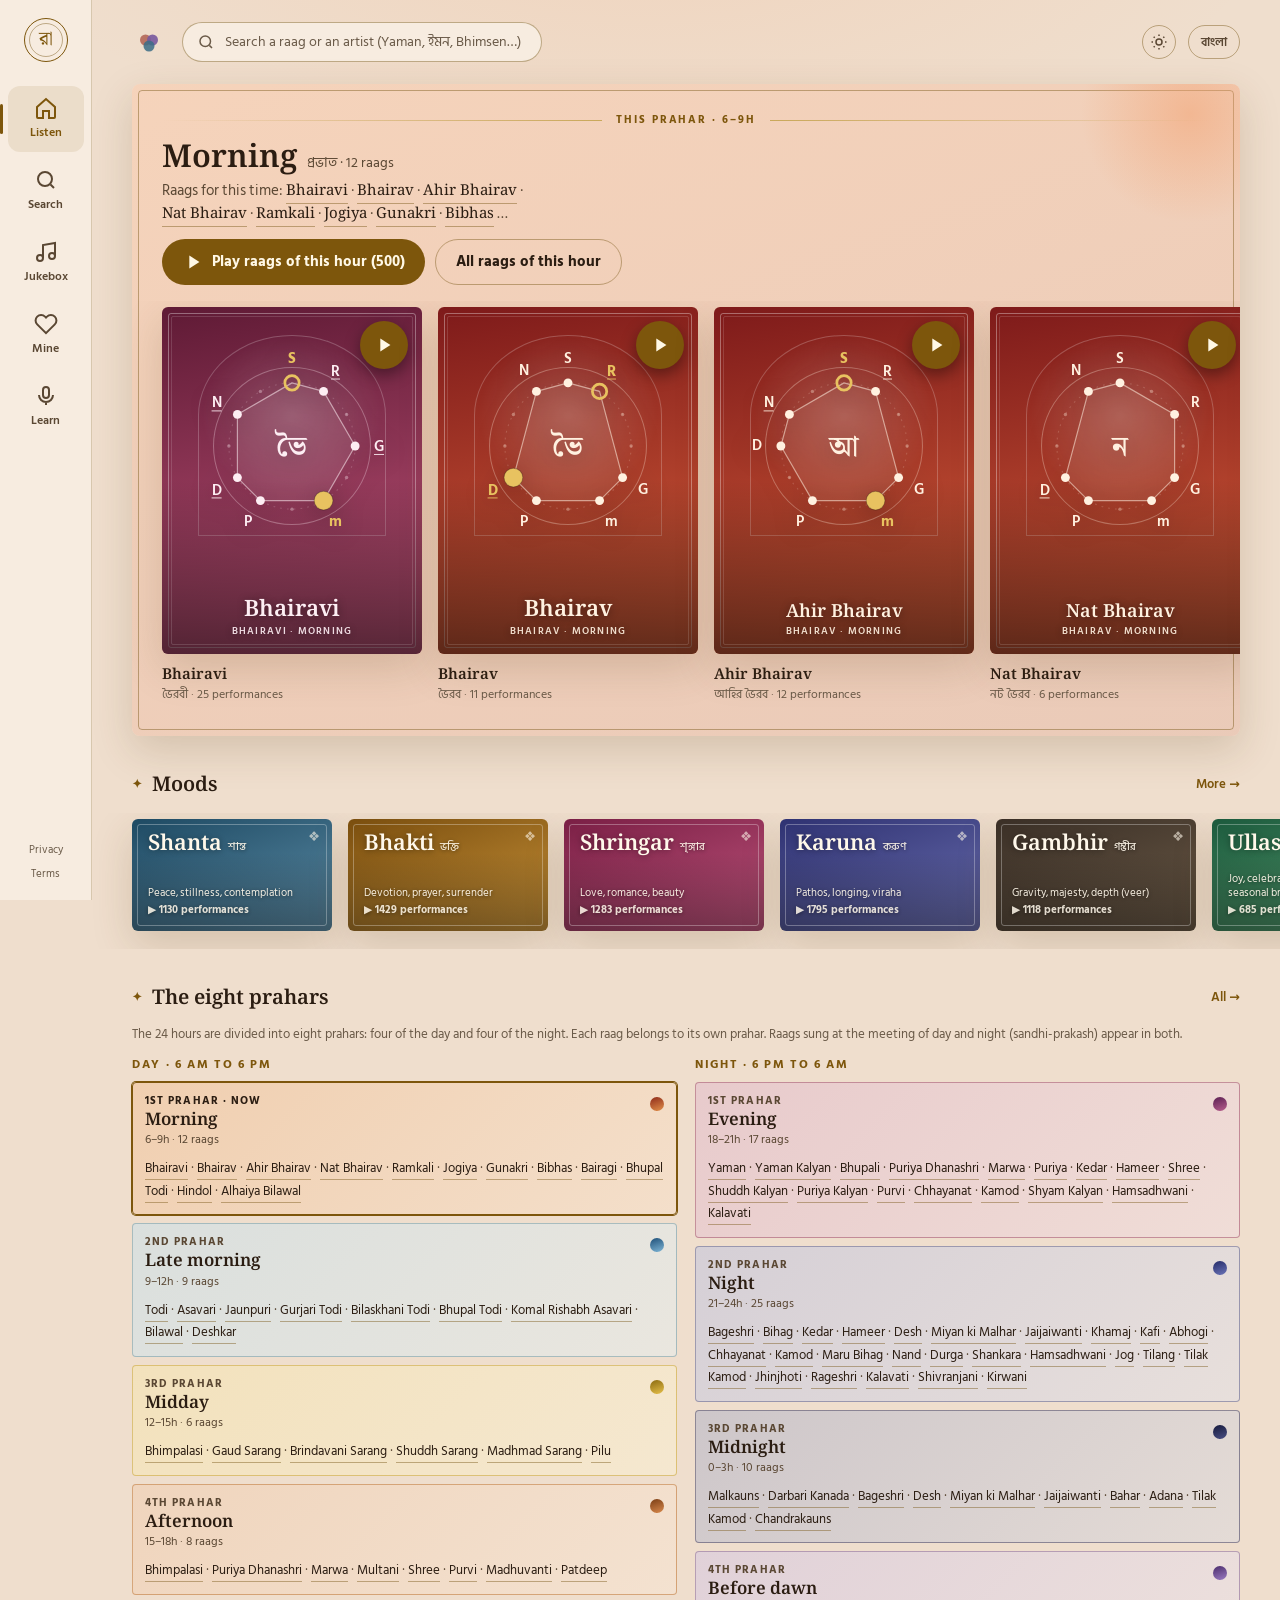
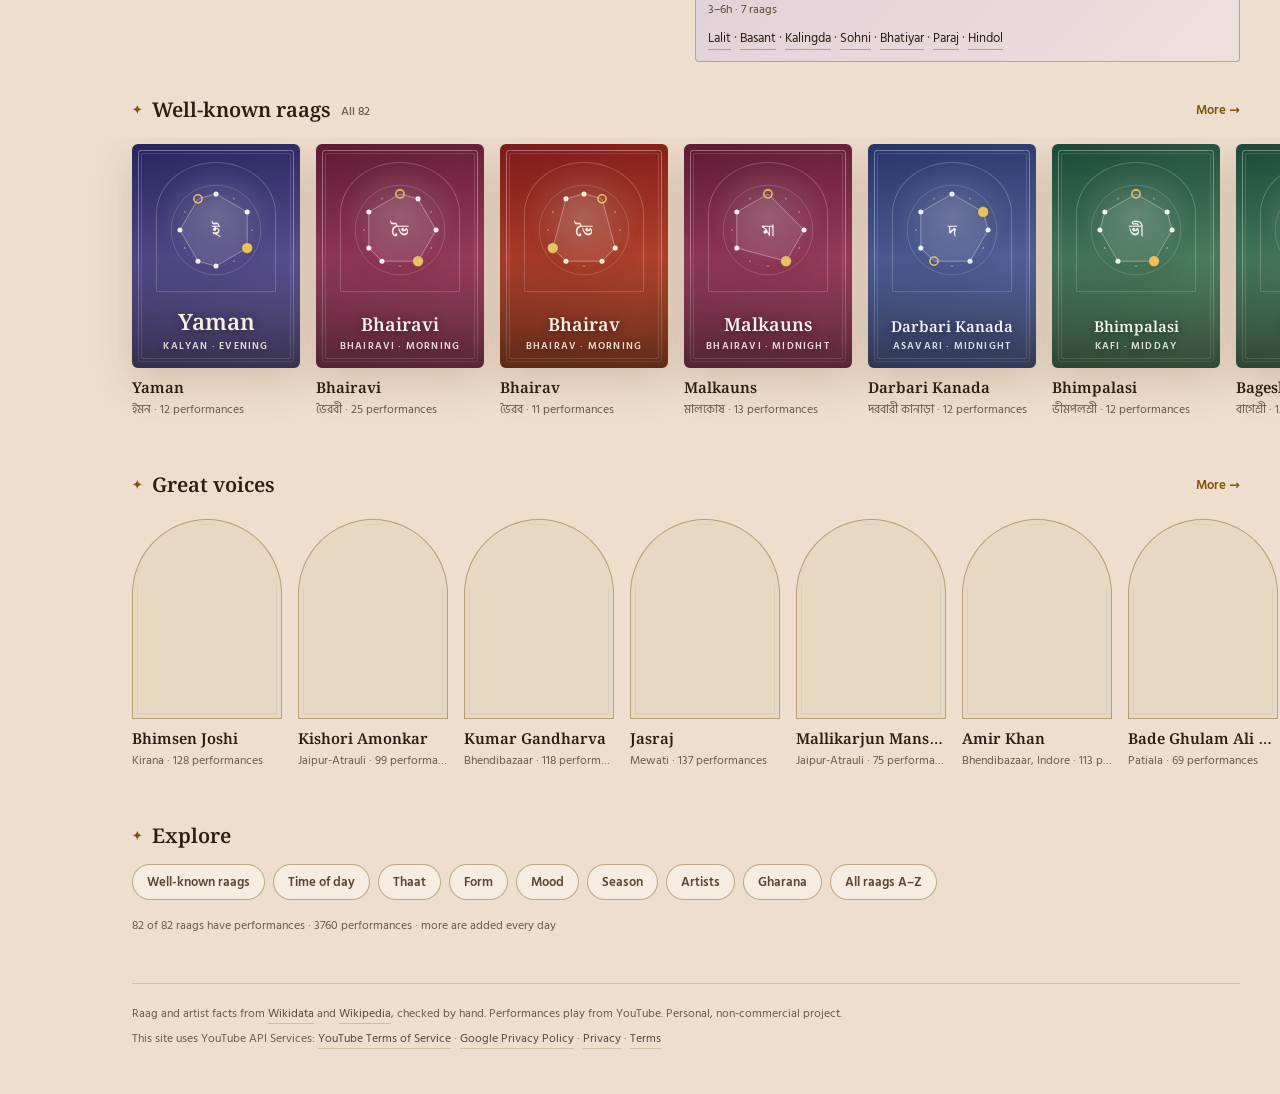
==== commit 1bec8b64: "Hub link in Surghor's colours Co-Authored-By: Claude Opus 5.5 <noreply@anthropic.com>" ====
--- a/docs/index.html
+++ b/docs/index.html
@@ -44,7 +44,7 @@
 
   <main>
     <div class="top">
-      <a class="hub" href="/" aria-label="All music: Sur" title="All music"><svg viewBox="0 0 48 48" aria-hidden="true"><circle cx="17" cy="20" r="11" fill="#a65a31" opacity=".9"/><circle cx="31" cy="20" r="11" fill="#d9b254" opacity=".9"/><circle cx="24" cy="32" r="11" fill="#1b5e4b" opacity=".85"/></svg></a><a class="brand" href="#/"><span class="seal" aria-hidden="true">রা</span>রাগমালা <small>Raagmala</small></a>
+      <a class="hub" href="/" aria-label="All music: Surghor" title="All music"><svg viewBox="0 0 48 48" aria-hidden="true"><circle cx="17" cy="20" r="11" fill="#b5695a" opacity=".92"/><circle cx="31" cy="20" r="11" fill="#7a5a9e" opacity=".92"/><circle cx="24" cy="32" r="11" fill="#3d6e86" opacity=".86"/></svg></a><a class="brand" href="#/"><span class="seal" aria-hidden="true">রা</span>রাগমালা <small>Raagmala</small></a>
       <a class="searchbar" href="#/browse/raags" data-focus-search><svg viewBox="0 0 24 24" fill="none" stroke="currentColor" stroke-width="2" aria-hidden="true"><circle cx="11" cy="11" r="7"/><path d="M20 20l-3.5-3.5"/></svg><span data-i18n="searchPh"></span></a>
       <div class="spacer"></div>
       <button class="pill icon theme-toggle" type="button" data-i18n-aria="themeToggle">
--- a/docs/style.css
+++ b/docs/style.css
@@ -622,7 +622,7 @@
 .pcard p a:hover{color:var(--gold);border-color:var(--gold)}
 .gh{font-family:var(--sans);font-size:.78rem;font-weight:700;letter-spacing:.14em;text-transform:uppercase;color:var(--gold);margin:22px 0 -4px}
 
-/* Link back to the Sur hub (smaju78.github.io) */
+/* Link back to the Surghor hub (smaju78.github.io) */
 .hub{display:inline-grid;place-items:center;width:34px;height:34px;flex:none;border-radius:50%;margin-right:4px}
 .hub svg{width:24px;height:24px}
 .hub:hover{background:rgba(127,127,127,.14)}
